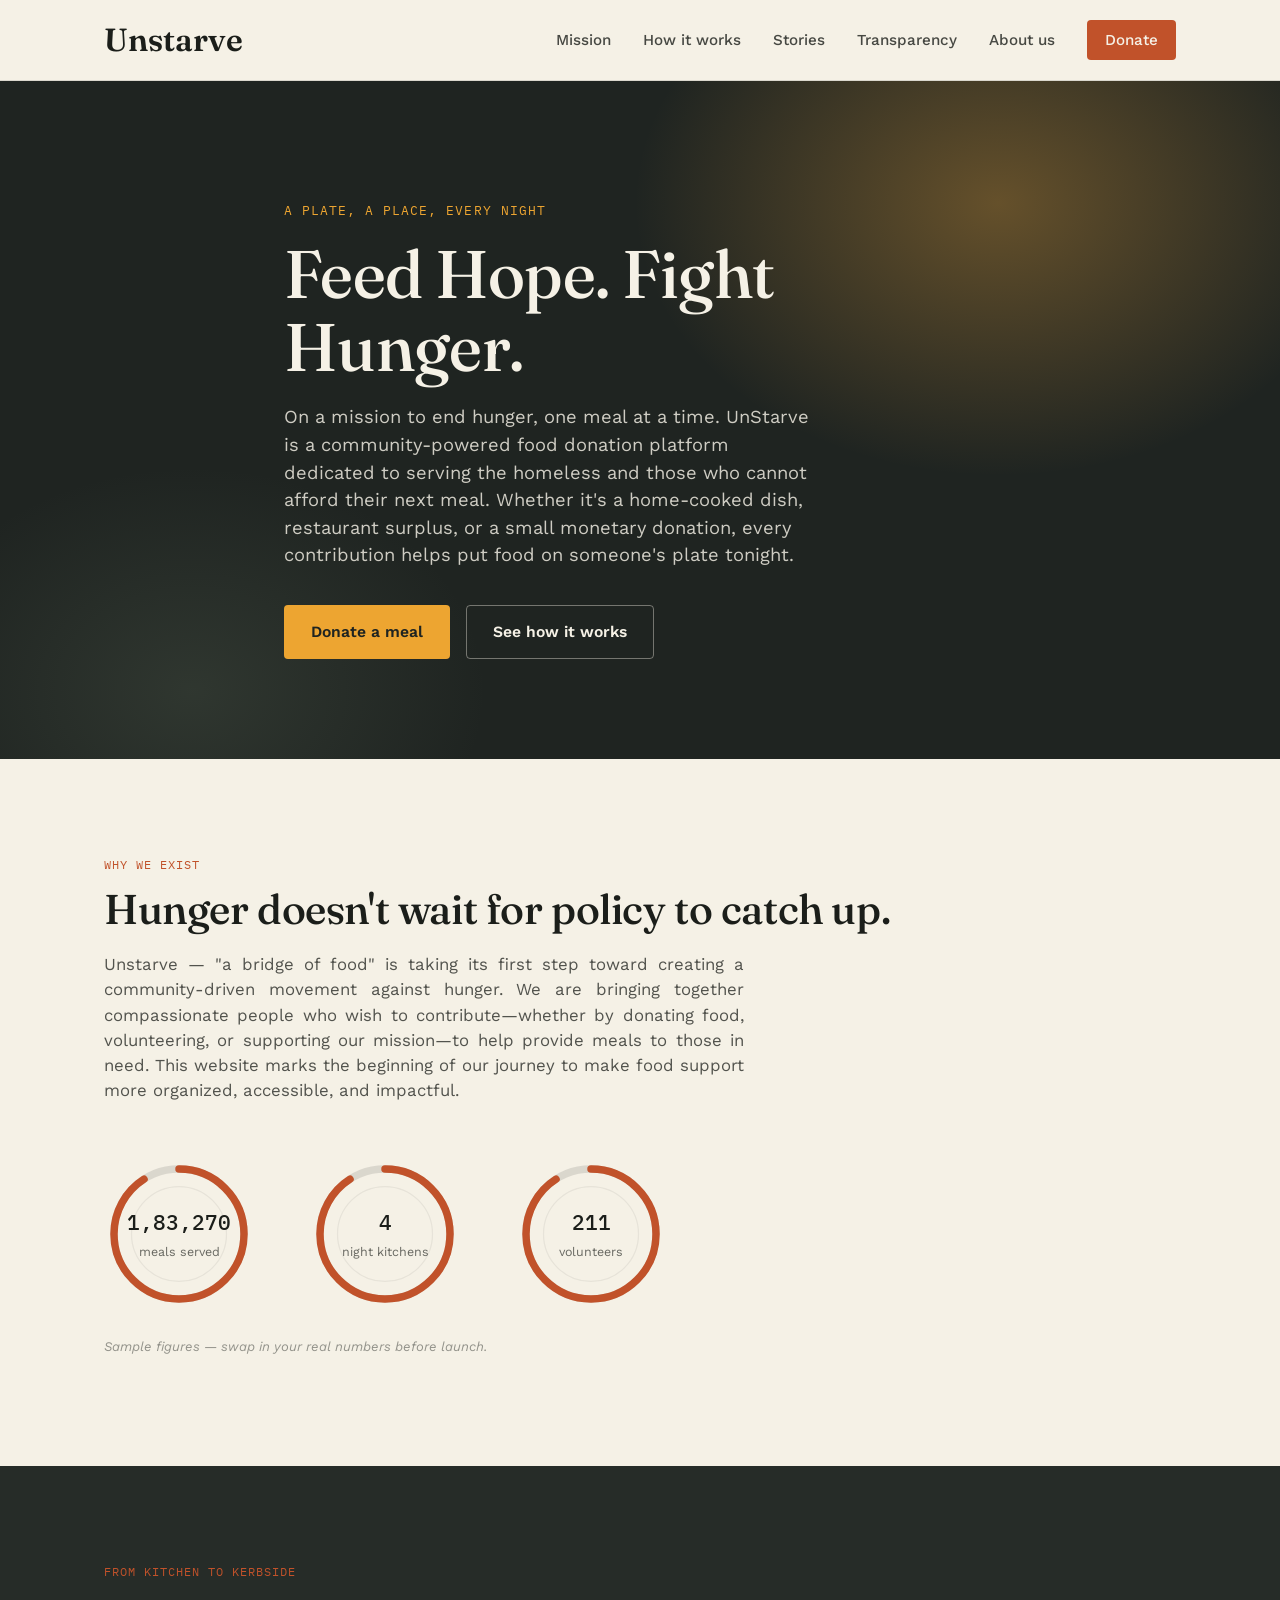
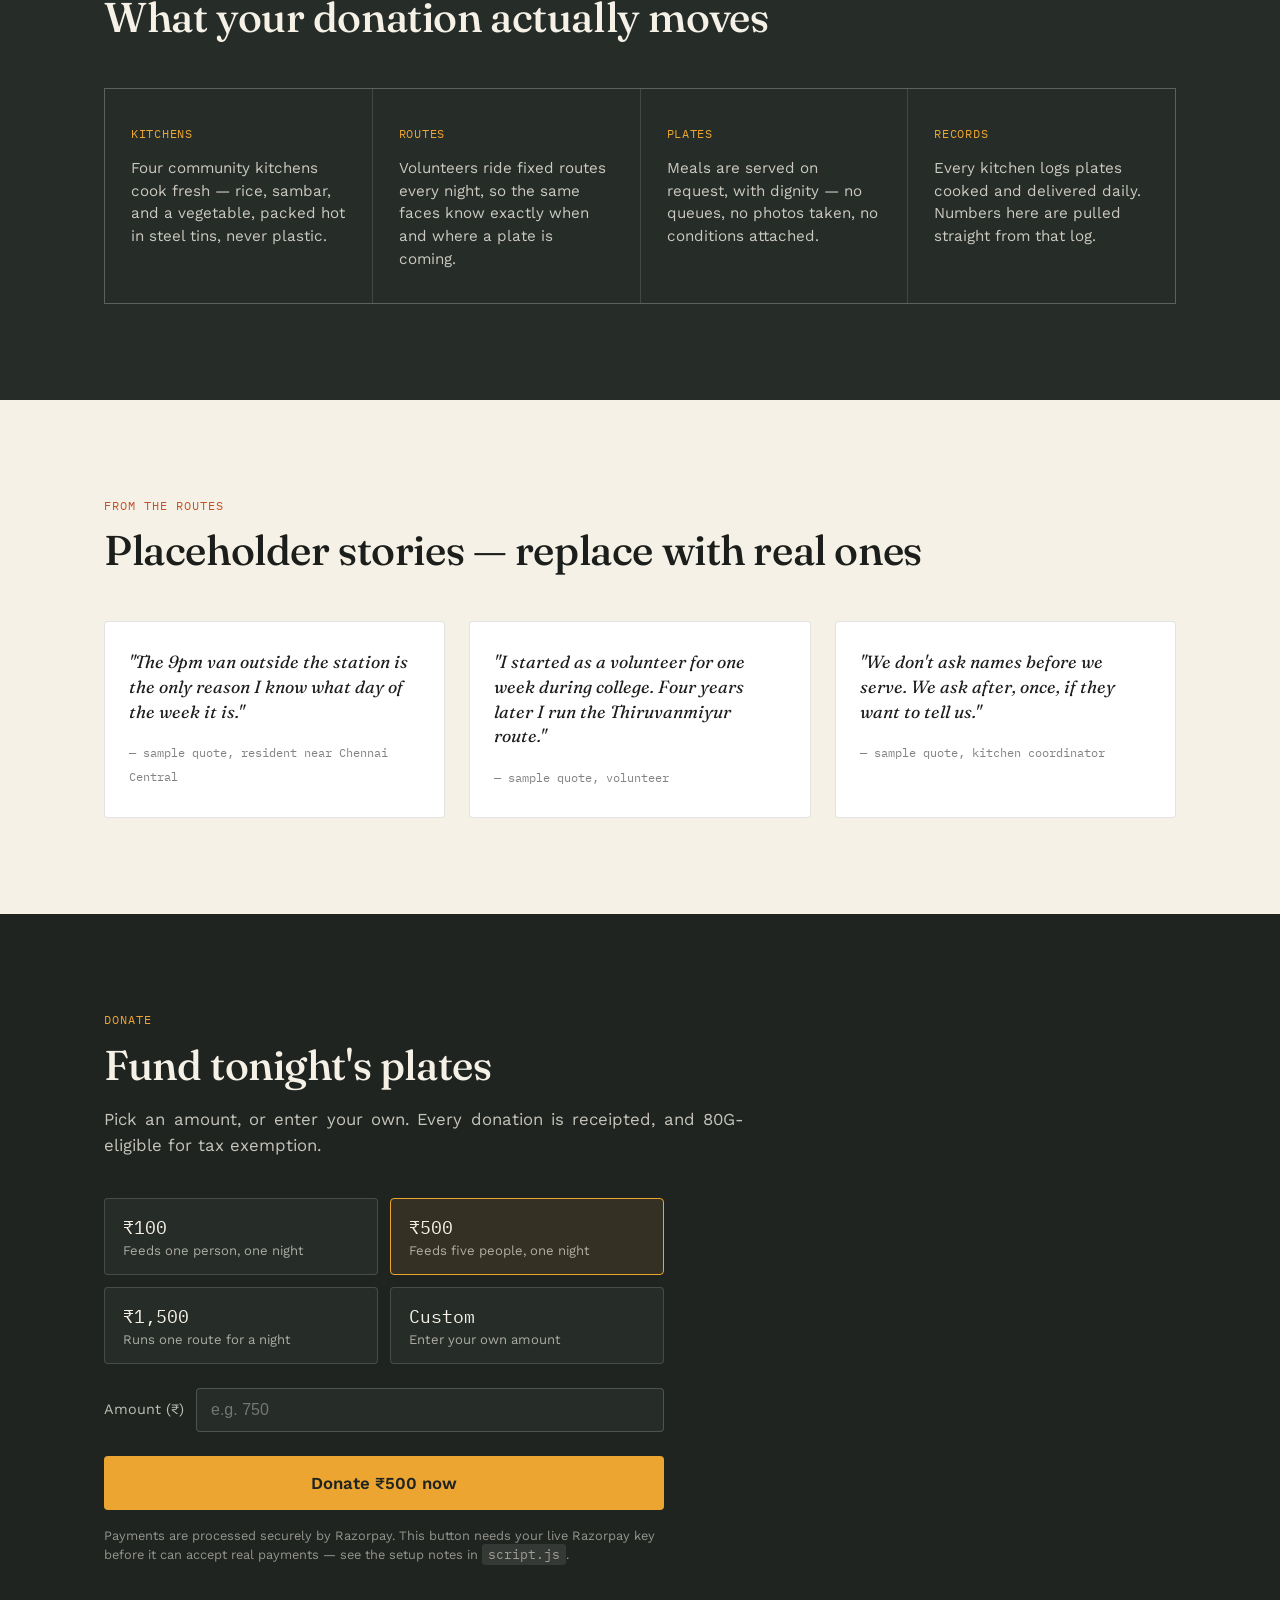
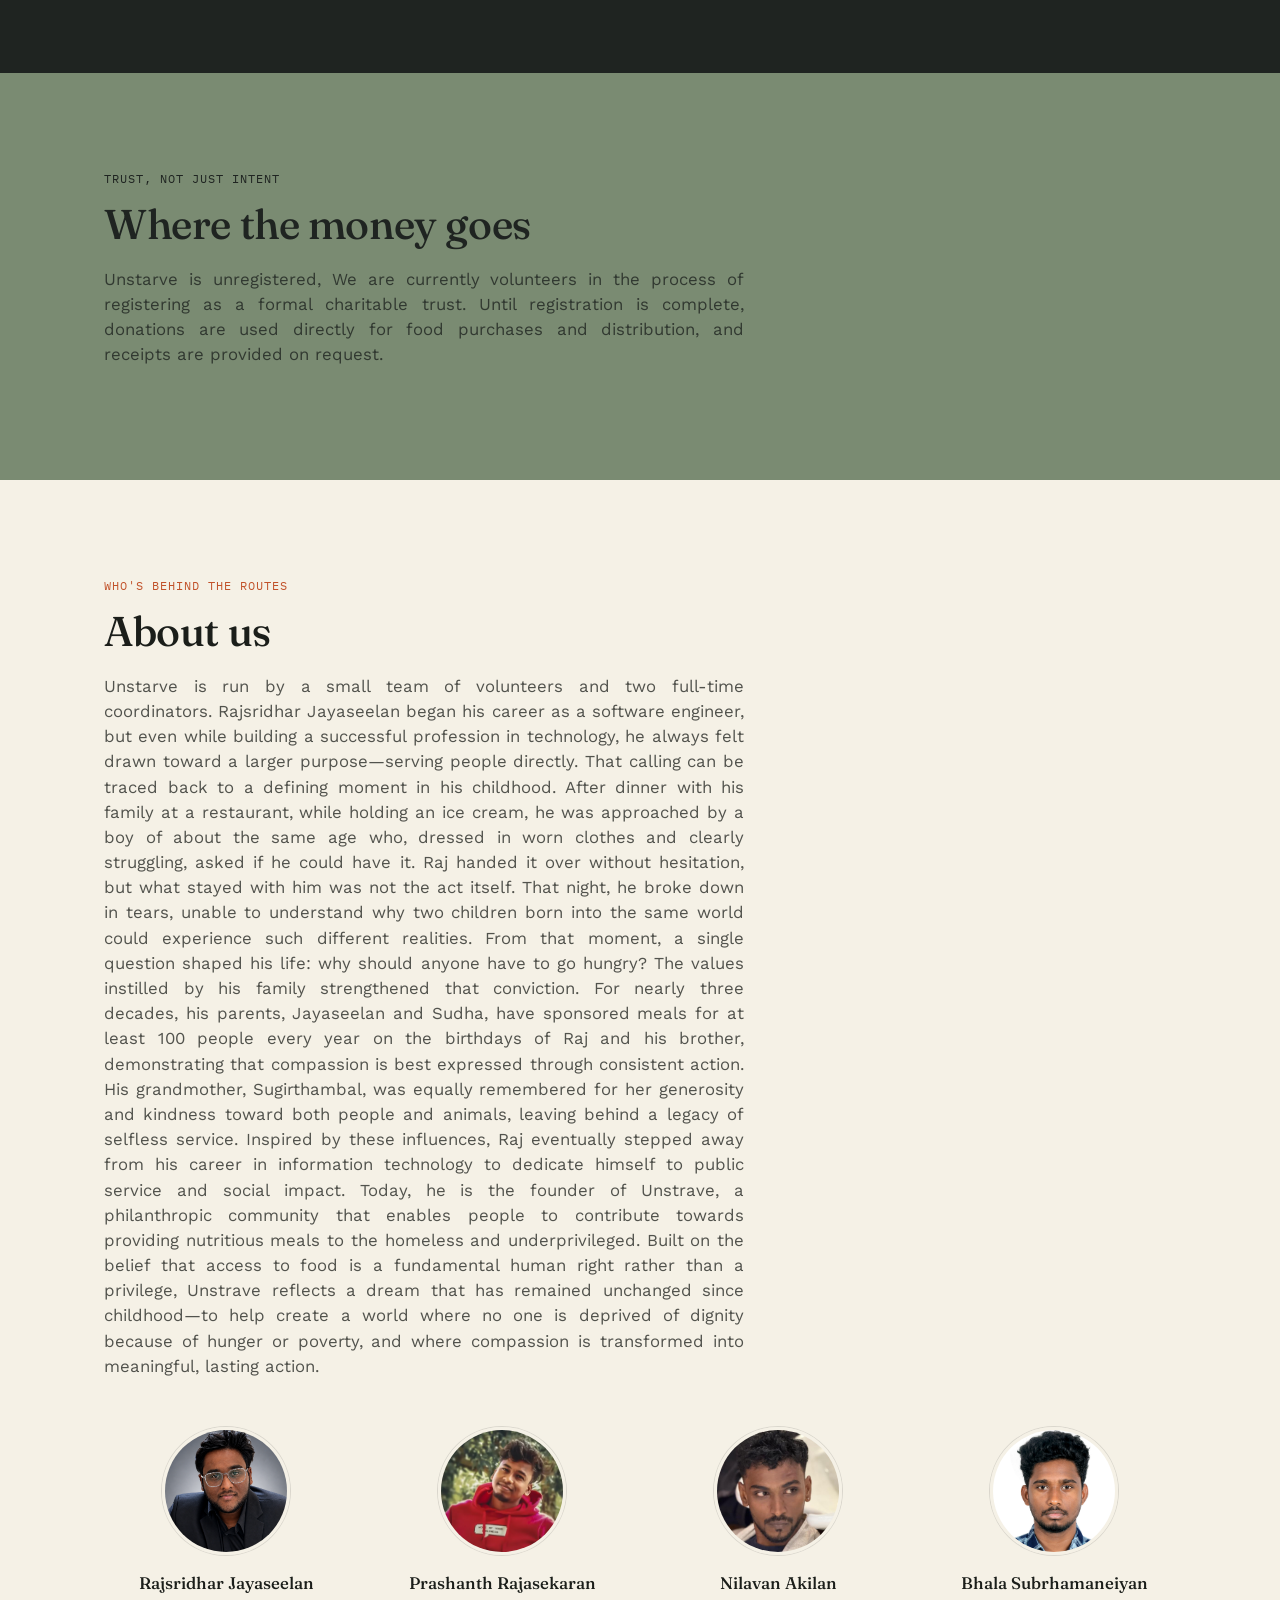
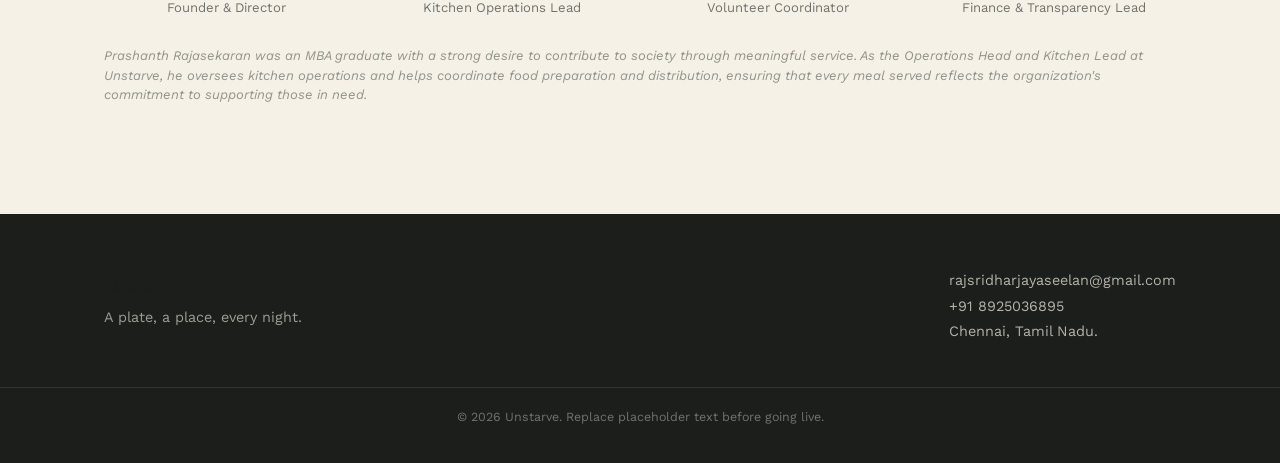
==== index.html @ 6478c527 "Update index.html" ====
<!DOCTYPE html>
<html lang="en">
<head>
<meta charset="UTF-8">
<meta name="viewport" content="width=device-width, initial-scale=1.0">
<meta http-equiv="Cache-Control" content="no-cache, no-store, must-revalidate">
<meta http-equiv="Pragma" content="no-cache">
<meta http-equiv="Expires" content="0">
<title>Unstarve — A plate, a place, every night</title>
<meta name="description" content="Unstarve delivers hot meals to homeless people every night. A plate, a place, every night.">
<link rel="preconnect" href="https://fonts.googleapis.com">
<link rel="preconnect" href="https://fonts.gstatic.com" crossorigin>
<link href="https://fonts.googleapis.com/css2?family=Fraunces:opsz,wght@9..144,400;9..144,500;9..144,600&family=Work+Sans:wght@400;500;600&family=IBM+Plex+Mono:wght@500&display=swap" rel="stylesheet">
<link rel="stylesheet" href="styles.css?v=20260723-2">
</head>
<body>

<header class="site-header">
  <div class="wrap header-inner">
    <a href="#top" class="logo">Unstarve</a>
    <nav class="main-nav" id="mainNav">
      <a href="#mission">Mission</a>
      <a href="#how">How it works</a>
      <a href="#stories">Stories</a>
      <a href="#transparency">Transparency</a>
      <a href="#about">About us</a>
      <a href="#donate" class="nav-cta">Donate</a>
    </nav>
    <button class="nav-toggle" id="navToggle" aria-label="Open menu" aria-expanded="false">
      <span></span><span></span><span></span>
    </button>
  </div>
</header>

<main id="top">

  <!-- HERO -->
  <section class="hero">
    <div class="hero-glow" aria-hidden="true"></div>
    <div class="wrap hero-inner">
      <p class="eyebrow">a plate, a place, every night</p>
      <h1>Feed Hope. Fight Hunger.</h1>
      <p class="hero-sub">On a mission to end hunger, one meal at a time. UnStarve is a community-powered food donation platform dedicated to serving the homeless and those who cannot afford their next meal. Whether it's a home-cooked dish, restaurant surplus, or a small monetary donation, every contribution helps put food on someone's plate tonight.</p>
      <div class="hero-actions">
        <a href="#donate" class="btn btn-primary">Donate a meal</a>
        <a href="#how" class="btn btn-ghost">See how it works</a>
      </div>
    </div>
  </section>

  <!-- MISSION / IMPACT -->
  <section class="mission" id="mission">
    <div class="wrap">
      <p class="section-eyebrow">Why we exist</p>
      <h2>Hunger doesn't wait for policy to catch up.</h2>
      <p class="lede">Unstarve — "a bridge of food" is taking its first step toward creating a community-driven movement against hunger. We are bringing together compassionate people who wish to contribute—whether by donating food, volunteering, or supporting our mission—to help provide meals to those in need. This website marks the beginning of our journey to make food support more organized, accessible, and impactful.</p>

      <div class="stat-ring-group" id="statGroup">
        <div class="stat-ring">
          <svg viewBox="0 0 120 120" class="ring-svg" aria-hidden="true">
            <circle cx="60" cy="60" r="52" class="ring-track"/>
            <circle cx="60" cy="60" r="52" class="ring-fill"/>
            <circle cx="60" cy="60" r="38" class="ring-track thin"/>
          </svg>
          <div class="stat-text">
            <span class="stat-num" data-count="184320">0</span>
            <span class="stat-label">meals served</span>
          </div>
        </div>
        <div class="stat-ring">
          <svg viewBox="0 0 120 120" class="ring-svg" aria-hidden="true">
            <circle cx="60" cy="60" r="52" class="ring-track"/>
            <circle cx="60" cy="60" r="52" class="ring-fill"/>
            <circle cx="60" cy="60" r="38" class="ring-track thin"/>
          </svg>
          <div class="stat-text">
            <span class="stat-num" data-count="4">0</span>
            <span class="stat-label">night kitchens</span>
          </div>
        </div>
        <div class="stat-ring">
          <svg viewBox="0 0 120 120" class="ring-svg" aria-hidden="true">
            <circle cx="60" cy="60" r="52" class="ring-track"/>
            <circle cx="60" cy="60" r="52" class="ring-fill"/>
            <circle cx="60" cy="60" r="38" class="ring-track thin"/>
          </svg>
          <div class="stat-text">
            <span class="stat-num" data-count="212">0</span>
            <span class="stat-label">volunteers</span>
          </div>
        </div>
      </div>
      <p class="stat-note">Sample figures — swap in your real numbers before launch.</p>
    </div>
  </section>

  <!-- HOW IT WORKS -->
  <section class="how" id="how">
    <div class="wrap">
      <p class="section-eyebrow">From kitchen to kerbside</p>
      <h2>What your donation actually moves</h2>
      <div class="how-grid">
        <div class="how-card">
          <span class="how-tag">Kitchens</span>
          <p>Four community kitchens cook fresh — rice, sambar, and a vegetable, packed hot in steel tins, never plastic.</p>
        </div>
        <div class="how-card">
          <span class="how-tag">Routes</span>
          <p>Volunteers ride fixed routes every night, so the same faces know exactly when and where a plate is coming.</p>
        </div>
        <div class="how-card">
          <span class="how-tag">Plates</span>
          <p>Meals are served on request, with dignity — no queues, no photos taken, no conditions attached.</p>
        </div>
        <div class="how-card">
          <span class="how-tag">Records</span>
          <p>Every kitchen logs plates cooked and delivered daily. Numbers here are pulled straight from that log.</p>
        </div>
      </div>
    </div>
  </section>

  <!-- STORIES -->
  <section class="stories" id="stories">
    <div class="wrap">
      <p class="section-eyebrow">From the routes</p>
      <h2>Placeholder stories — replace with real ones</h2>
      <div class="story-grid">
        <blockquote class="story-card">
          <p>"The 9pm van outside the station is the only reason I know what day of the week it is."</p>
          <cite>— sample quote, resident near Chennai Central</cite>
        </blockquote>
        <blockquote class="story-card">
          <p>"I started as a volunteer for one week during college. Four years later I run the Thiruvanmiyur route."</p>
          <cite>— sample quote, volunteer</cite>
        </blockquote>
        <blockquote class="story-card">
          <p>"We don't ask names before we serve. We ask after, once, if they want to tell us."</p>
          <cite>— sample quote, kitchen coordinator</cite>
        </blockquote>
      </div>
    </div>
  </section>

  <!-- DONATE -->
  <section class="donate" id="donate">
    <div class="wrap">
      <p class="section-eyebrow light">Donate</p>
      <h2 class="light">Fund tonight's plates</h2>
      <p class="lede light">Pick an amount, or enter your own. Every donation is receipted, and 80G-eligible for tax exemption.</p>

      <div class="donate-box">
        <div class="amount-tiers" id="amountTiers" role="group" aria-label="Choose a donation amount">
          <button type="button" class="amount-btn" data-amount="100">
            <span class="amount">₹100</span>
            <span class="amount-desc">Feeds one person, one night</span>
          </button>
          <button type="button" class="amount-btn is-selected" data-amount="500">
            <span class="amount">₹500</span>
            <span class="amount-desc">Feeds five people, one night</span>
          </button>
          <button type="button" class="amount-btn" data-amount="1500">
            <span class="amount">₹1,500</span>
            <span class="amount-desc">Runs one route for a night</span>
          </button>
          <button type="button" class="amount-btn" data-amount="0" id="customAmountBtn">
            <span class="amount">Custom</span>
            <span class="amount-desc">Enter your own amount</span>
          </button>
        </div>

        <div class="custom-amount-row" id="customAmountRow" hidden>
          <label for="customAmountInput">Amount (₹)</label>
          <input type="number" id="customAmountInput" min="1" placeholder="e.g. 750">
        </div>

        <button type="button" class="btn btn-primary btn-wide" id="donateSubmit">
          Donate ₹500 now
        </button>
        <p class="donate-fineprint">
          Payments are processed securely by Razorpay. This button needs your live Razorpay key before it can accept real payments — see the setup notes in <code>script.js</code>.
        </p>
      </div>
    </div>
  </section>

  <!-- TRANSPARENCY -->
  <section class="transparency" id="transparency">
    <div class="wrap">
      <p class="section-eyebrow">Trust, not just intent</p>
      <h2>Where the money goes</h2>
      <p class="lede">Unstarve is unregistered, We are currently volunteers in the process of registering as a formal charitable trust. Until registration is complete, donations are used directly for food purchases and distribution, and receipts are provided on request.
  </section>

<!-- ABOUT US -->
  <section class="about" id="about">
    <div class="wrap">
      <p class="section-eyebrow">Who's behind the routes</p>
      <h2>About us</h2>
      <p class="lede">Unstarve is run by a small team of volunteers and two full-time coordinators.
      Rajsridhar Jayaseelan began his career as a software engineer, but even while building a successful profession in
      technology, he always felt drawn toward a larger purpose—serving people directly. That calling can be traced back to a
      defining moment in his childhood. After dinner with his family at a restaurant, while holding an ice cream, he was
      approached by a boy of about the same age who, dressed in worn clothes and clearly struggling, asked if he could have
      it. Raj handed it over without hesitation, but what stayed with him was not the act itself. That night, he broke down in
      tears, unable to understand why two children born into the same world could experience such different realities. From
      that moment, a single question shaped his life: why should anyone have to go hungry? The values instilled by his family
      strengthened that conviction. For nearly three decades, his parents, Jayaseelan and Sudha, have sponsored meals for at
      least 100 people every year on the birthdays of Raj and his brother, demonstrating that compassion is best expressed
      through consistent action.
     
      His grandmother, Sugirthambal, was equally remembered for her generosity and kindness toward
      both people and animals, leaving behind a legacy of selfless service. Inspired by these influences, Raj eventually
      stepped away from his career in information technology to dedicate himself to public service and social impact. Today,
      he is the founder of Unstrave, a philanthropic community that enables people to contribute towards providing
      nutritious meals to the homeless and underprivileged.
      
      Built on the belief that access to food is a fundamental human right rather than a privilege, Unstrave reflects a dream that has remained unchanged since childhood—to help create a
      world where no one is deprived of dignity because of hunger or poverty, and where compassion is transformed into
      meaningful, lasting action.
</p>

      <div class="team-grid">
        <div class="team-card">
          <img src="Team Members/Firefly_gpt-.png" alt="Photo of [Rajsridhar Jayaseelan]" class="team-photo">
          <p class="team-name">Rajsridhar Jayaseelan</p>
          <p class="team-role">Founder &amp; Director</p>
        </div>
        <div class="team-card">
          <img src="Team Members/rootu.jpeg" alt="Photo of [TBD*]" class="team-photo">
          <p class="team-name">Prashanth Rajasekaran</p>
          <p class="team-role">Kitchen Operations Lead</p>
        </div>
        <div class="team-card">
          <img src="Team Members/Screenshot 2026-07-24 125353.png" class="team-photo">
          <p class="team-name">Nilavan Akilan</p>
          <p class="team-role">Volunteer Coordinator</p>
        </div>
        <div class="team-card">
          <img src="Team Members/WhatsApp Image 2026-07-24 at 12.35.21 PM.jpeg" alt="Photo of [Bhala Subrhamaneiyan]" class="team-photo">
          <p class="team-name">Bhala Subrhamaneiyan</p>
          <p class="team-role">Finance &amp; Transparency Lead</p>
        </div>
      </div>
      <p class="stat-note">Prashanth Rajasekaran was an MBA graduate with a strong desire to contribute to society through meaningful service. As the Operations Head and Kitchen Lead at Unstarve, he oversees kitchen operations and helps coordinate food preparation and distribution, ensuring that every meal served reflects the organization's commitment to supporting those in need.
</p>
    </div>
  </section>

</main>

<footer class="site-footer">
  <div class="wrap footer-inner">
    <div>
      <p class="logo footer-logo">Unstarve</p>
      <p class="footer-tagline">A plate, a place, every night.</p>
    </div>
    <div class="footer-contact">
      <p>rajsridharjayaseelan@gmail.com</p>
      <p>+91 8925036895</p>
      <p>Chennai, Tamil Nadu.</p>
    </div>
  </div>
  <p class="footer-fine">&copy; 2026 Unstarve. Replace placeholder text before going live.</p>
</footer>

<script src="script.js"></script>
</body>
</html>
---- styles.css ----
/* ===== Tokens ===== */
:root{
  --charcoal: #1F2421;
  --charcoal-2: #262C28;
  --rice: #F5F1E6;
  --ink: #1B1E1A;
  --turmeric: #eda531;
  --turmeric-dim: #C9822A;
  --brick: #c1522a;
  --sage: #7A8B72;
  --line: rgba(245,241,230,0.14);
  --line-dark: rgba(27,30,26,0.12);

  --display: "Fraunces", serif;
  --body: "Work Sans", sans-serif;
  --mono: "IBM Plex Mono", monospace;

  --radius: 4px;
  --wrap: 1120px;
}

*{ box-sizing: border-box; }
html{ scroll-behavior: smooth; }
@media (prefers-reduced-motion: reduce){
  html{ scroll-behavior: auto; }
  *{ animation-duration: 0.01ms !important; transition-duration: 0.01ms !important; }
}

body{
  margin:0;
  font-family: var(--body);
  background: var(--rice);
  color: var(--ink);
  line-height: 1.5;
  font-size: 16px;
}

.wrap{
  width: min(100%, var(--wrap));
  margin: 0 auto;
  padding: 0 clamp(20px, 4vw, 24px);
}

h1,h2{
  font-family: var(--display);
  font-weight: 500;
  letter-spacing: -0.01em;
  line-height: 1.08;
  margin: 0 0 20px;
}
h1{ font-size: clamp(2.4rem, 5.5vw, 4.2rem); }
h2{ font-size: clamp(1.8rem, 3.4vw, 2.6rem); }

a{ color: inherit; }
button{ font-family: inherit; }

:focus-visible{
  outline: 3px solid var(--turmeric);
  outline-offset: 2px;
}

/* ===== Header ===== */
.site-header{
  position: sticky; top:0; z-index: 50;
  background: var(--rice);
  border-bottom: 1px solid var(--line-dark);
}
.header-inner{
  display:flex; align-items:center; justify-content:space-between;
  height: 80px;
}
.logo{
  font-family: var(--display);
  font-size: 2.00rem;
  font-weight: 600;
  text-decoration: none;
  color: var(--ink);
}
.main-nav{
  display:flex; align-items:center; gap: 32px;
}
.main-nav a{
  text-decoration:none;
  font-size: 0.95rem;
  font-weight: 500;
  color: var(--ink);
  opacity: 0.8;
}
.main-nav a:hover{ opacity:1; }
.nav-cta{
  background: var(--brick);
  color: var(--rice) !important;
  padding: 9px 18px;
  border-radius: var(--radius);
  opacity: 1 !important;
}
.nav-toggle{
  display:none;
  flex-direction:column; justify-content:center; gap:5px;
  width:40px; height:40px;
  background:none; border:none; cursor:pointer;
}
.nav-toggle span{
  display:block; height:2px; width:22px; background:var(--ink);
}

/* ===== Hero ===== */
.hero{
  position: relative;
  background: var(--charcoal);
  color: var(--rice);
  overflow: hidden;
  padding: 120px 0 100px;
}
.hero-glow{
  position:absolute; inset:0;
  background: radial-gradient(560px 420px at 78% 18%, rgba(232,163,61,0.35), transparent 65%),
              radial-gradient(420px 320px at 15% 90%, rgba(122,139,114,0.18), transparent 70%);
  pointer-events: none;
}
.hero-inner{ position:relative; max-width: 760px; }
.eyebrow{
  font-family: var(--mono);
  font-size: 0.8rem;
  letter-spacing: 0.08em;
  text-transform: uppercase;
  color: var(--turmeric);
  margin: 0 0 18px;
}
.hero-sub{
  font-size: 1.15rem;
  max-width: 540px;
  color: rgba(245,241,230,0.82);
  margin: 0 0 36px;
}
.hero-actions{ display:flex; gap:16px; flex-wrap:wrap; }

.btn{
  display:inline-block;
  padding: 14px 26px;
  border-radius: var(--radius);
  text-decoration:none;
  font-weight: 600;
  font-size: 0.98rem;
  border: 1px solid transparent;
  cursor:pointer;
  transition: transform 0.15s ease, background 0.15s ease;
}
.btn-primary{
  background: var(--turmeric);
  color: var(--charcoal);
}
.btn-primary:hover{ background: var(--turmeric-dim); transform: translateY(-1px); }
.btn-ghost{
  background: transparent;
  color: var(--rice);
  border-color: rgba(245,241,230,0.4);
}
.btn-ghost:hover{ border-color: var(--rice); }
.btn-wide{ width:100%; text-align:center; padding: 16px 26px; font-size: 1.05rem; }

/* ===== Section shared ===== */
section{ padding: 96px 0; }
.section-eyebrow{
  font-family: var(--mono);
  font-size: 0.78rem;
  text-transform: uppercase;
  letter-spacing: 0.08em;
  color: var(--brick);
  margin: 0 0 14px;
}
.section-eyebrow.light{ color: var(--turmeric); }
.lede{
  max-width: 640px;
  font-size: 1.05rem;
  color: rgba(27,30,26,0.75);
  text-align: justify;
}
.lede.light{ color: rgba(245,241,230,0.78); }
h2.light{ color: var(--rice); }

/* ===== Mission / stat rings ===== */
.mission{ background: var(--rice); }
.stat-ring-group{
  display:flex; gap: 56px; flex-wrap: wrap;
  margin-top: 56px;
}
.stat-ring{
  position: relative;
  width: 150px; height: 150px;
}
.ring-svg{ width:100%; height:100%; transform: rotate(-90deg); }
.ring-track{
  fill:none; stroke: var(--line-dark); stroke-width: 6;
}
.ring-track.thin{ stroke-width: 1; opacity: 0.5; }
.ring-fill{
  fill:none; stroke: var(--brick); stroke-width: 6;
  stroke-dasharray: 326.7; stroke-dashoffset: 326.7;
  stroke-linecap: round;
  transition: stroke-dashoffset 1.4s ease;
}
.stat-ring.in-view .ring-fill{ stroke-dashoffset: 30; }
.stat-text{
  position:absolute; inset:0;
  display:flex; flex-direction:column; align-items:center; justify-content:center;
  text-align:center;
}
.stat-num{
  font-family: var(--mono); font-weight: 500;
  font-size: 1.3rem;
  display:block;
}
.stat-label{
  font-size: 0.78rem;
  color: rgba(27,30,26,0.65);
  margin-top: 4px;
}
.stat-note{
  margin-top: 28px;
  font-size: 0.82rem;
  color: rgba(27,30,26,0.45);
  font-style: italic;
}

/* ===== About us / team ===== */
.about{ background: var(--rice); }
.team-grid{
  display:grid; grid-template-columns: repeat(4,1fr); gap: 32px;
  margin: 48px 0 24px;
}
.team-card{ text-align:center; }
.team-photo{
  width: 128px; height: 128px;
  border-radius: 50%;
  object-fit: cover;
  display:block;
  margin: 0 auto 16px;
  border: 3px solid var(--rice);
  box-shadow: 0 0 0 1px var(--line-dark);
}
.team-name{
  margin: 0 0 2px;
  font-family: var(--display);
  font-weight: 500;
  font-size: 1.05rem;
}
.team-role{
  margin: 0;
  font-size: 0.82rem;
  color: rgba(27,30,26,0.6);
}

/* ===== How it works ===== */
.how{ background: var(--charcoal-2); color: var(--rice); }
.how h2{ color: var(--rice); }
.how-grid{
  display:grid; grid-template-columns: repeat(4,1fr); gap: 1px;
  background: var(--line);
  margin-top: 48px;
  border: 1px solid var(--line);
}
.how-card{
  background: var(--charcoal-2);
  padding: 32px 26px;
}
.how-tag{
  display:inline-block;
  font-family: var(--mono);
  font-size: 0.75rem;
  text-transform: uppercase;
  letter-spacing: 0.06em;
  color: var(--turmeric);
  margin-bottom: 14px;
}
.how-card p{
  margin:0;
  font-size: 0.95rem;
  color: rgba(245,241,230,0.8);
}

/* ===== Stories ===== */
.stories{ background: var(--rice); }
.story-grid{
  display:grid; grid-template-columns: repeat(3,1fr); gap: 24px;
  margin-top: 48px;
}
.story-card{
  margin:0; padding: 28px 24px;
  border: 1px solid var(--line-dark);
  border-radius: var(--radius);
  background: #fff;
}
.story-card p{
  font-family: var(--display);
  font-size: 1.1rem;
  font-style: italic;
  margin: 0 0 16px;
  line-height: 1.4;
}
.story-card cite{
  font-family: var(--mono);
  font-style: normal;
  font-size: 0.78rem;
  color: rgba(27,30,26,0.55);
}

/* ===== Donate ===== */
.donate{ background: var(--charcoal); color: var(--rice); }
.donate-box{ max-width: 560px; margin-top: 40px; }
.amount-tiers{
  display:grid; grid-template-columns: 1fr 1fr; gap: 12px;
  margin-bottom: 24px;
}
.amount-btn{
  text-align:left;
  background: var(--charcoal-2);
  border: 1px solid rgba(245,241,230,0.16);
  border-radius: var(--radius);
  padding: 16px 18px;
  color: var(--rice);
  cursor:pointer;
  transition: border-color 0.15s ease, background 0.15s ease;
}
.amount-btn:hover{ border-color: rgba(245,241,230,0.4); }
.amount-btn.is-selected{
  border-color: var(--turmeric);
  background: rgba(232,163,61,0.1);
}
.amount-btn .amount{
  display:block; font-family: var(--mono); font-size: 1.15rem; margin-bottom: 4px;
}
.amount-btn .amount-desc{
  display:block; font-size: 0.82rem; color: rgba(245,241,230,0.65);
}
.custom-amount-row{
  display:flex; align-items:center; gap: 12px; margin-bottom: 24px;
}
.custom-amount-row label{ font-size: 0.9rem; color: rgba(245,241,230,0.75); }
.custom-amount-row input{
  flex:1;
  background: var(--charcoal-2);
  border: 1px solid rgba(245,241,230,0.2);
  border-radius: var(--radius);
  padding: 12px 14px;
  color: var(--rice);
  font-size: 1rem;
}
.donate-fineprint{
  margin-top: 16px;
  font-size: 0.8rem;
  color: rgba(245,241,230,0.55);
}
.donate-fineprint code{
  font-family: var(--mono);
  background: rgba(245,241,230,0.1);
  padding: 2px 6px;
  border-radius: 3px;
}

/* ===== Transparency ===== */
.transparency{ background: var(--sage); }
.transparency h2, .transparency .section-eyebrow{ color: var(--charcoal); }
.transparency .lede{ color: rgba(31,36,33,0.8); }

/* ===== Footer ===== */
.site-footer{
  background: var(--ink);
  color: var(--rice);
  padding: 56px 0 24px;
}
.footer-inner{
  display:flex; justify-content:space-between; flex-wrap:wrap; gap: 32px;
  margin-bottom: 40px;
}
.footer-logo{ font-size: 1.2rem; margin:0 0 8px; }
.footer-tagline{ margin:0; color: rgba(245,241,230,0.6); font-size: 0.9rem; }
.footer-contact p{ margin: 0 0 4px; font-size: 0.9rem; color: rgba(245,241,230,0.7); }
.footer-fine{
  text-align:center;
  font-size: 0.78rem;
  color: rgba(245,241,230,0.4);
  border-top: 1px solid rgba(245,241,230,0.1);
  padding-top: 20px;
}

/* ===== Responsive ===== */
@media (max-width: 860px){
  .how-grid{ grid-template-columns: 1fr 1fr; }
  .story-grid{ grid-template-columns: 1fr; }
  .team-grid{ grid-template-columns: 1fr 1fr; }
}
@media (max-width: 720px){
  .main-nav{
    position:absolute; top:76px; left:0; right:0;
    background: var(--rice);
    flex-direction:column; align-items:flex-start;
    padding: 20px 24px 28px;
    border-bottom: 1px solid var(--line-dark);
    display:none;
    gap: 18px;
  }
  .main-nav.is-open{ display:flex; }
  .nav-toggle{ display:flex; }
  .how-grid{ grid-template-columns: 1fr; }
  .team-grid{ grid-template-columns: 1fr 1fr; }
  .amount-tiers{ grid-template-columns: 1fr; }
  .stat-ring-group{ gap: 32px; justify-content: center; }
}
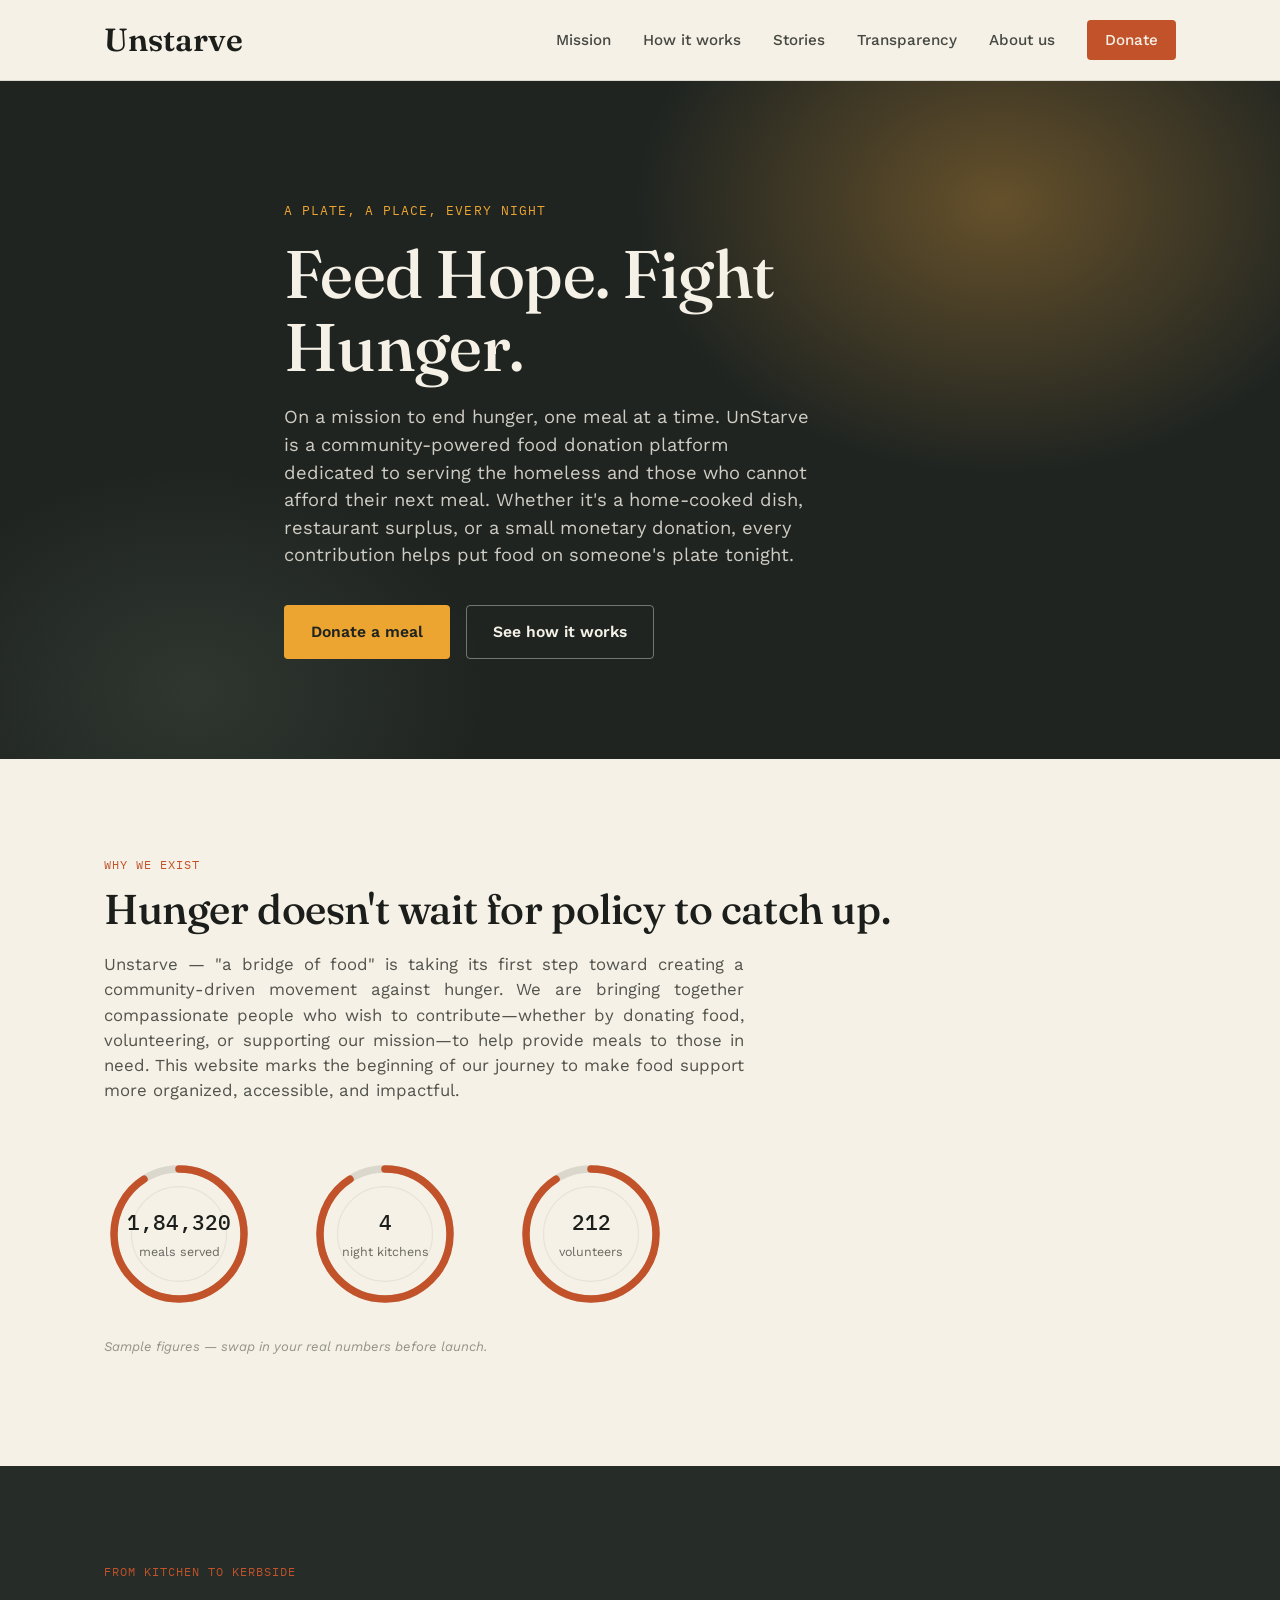
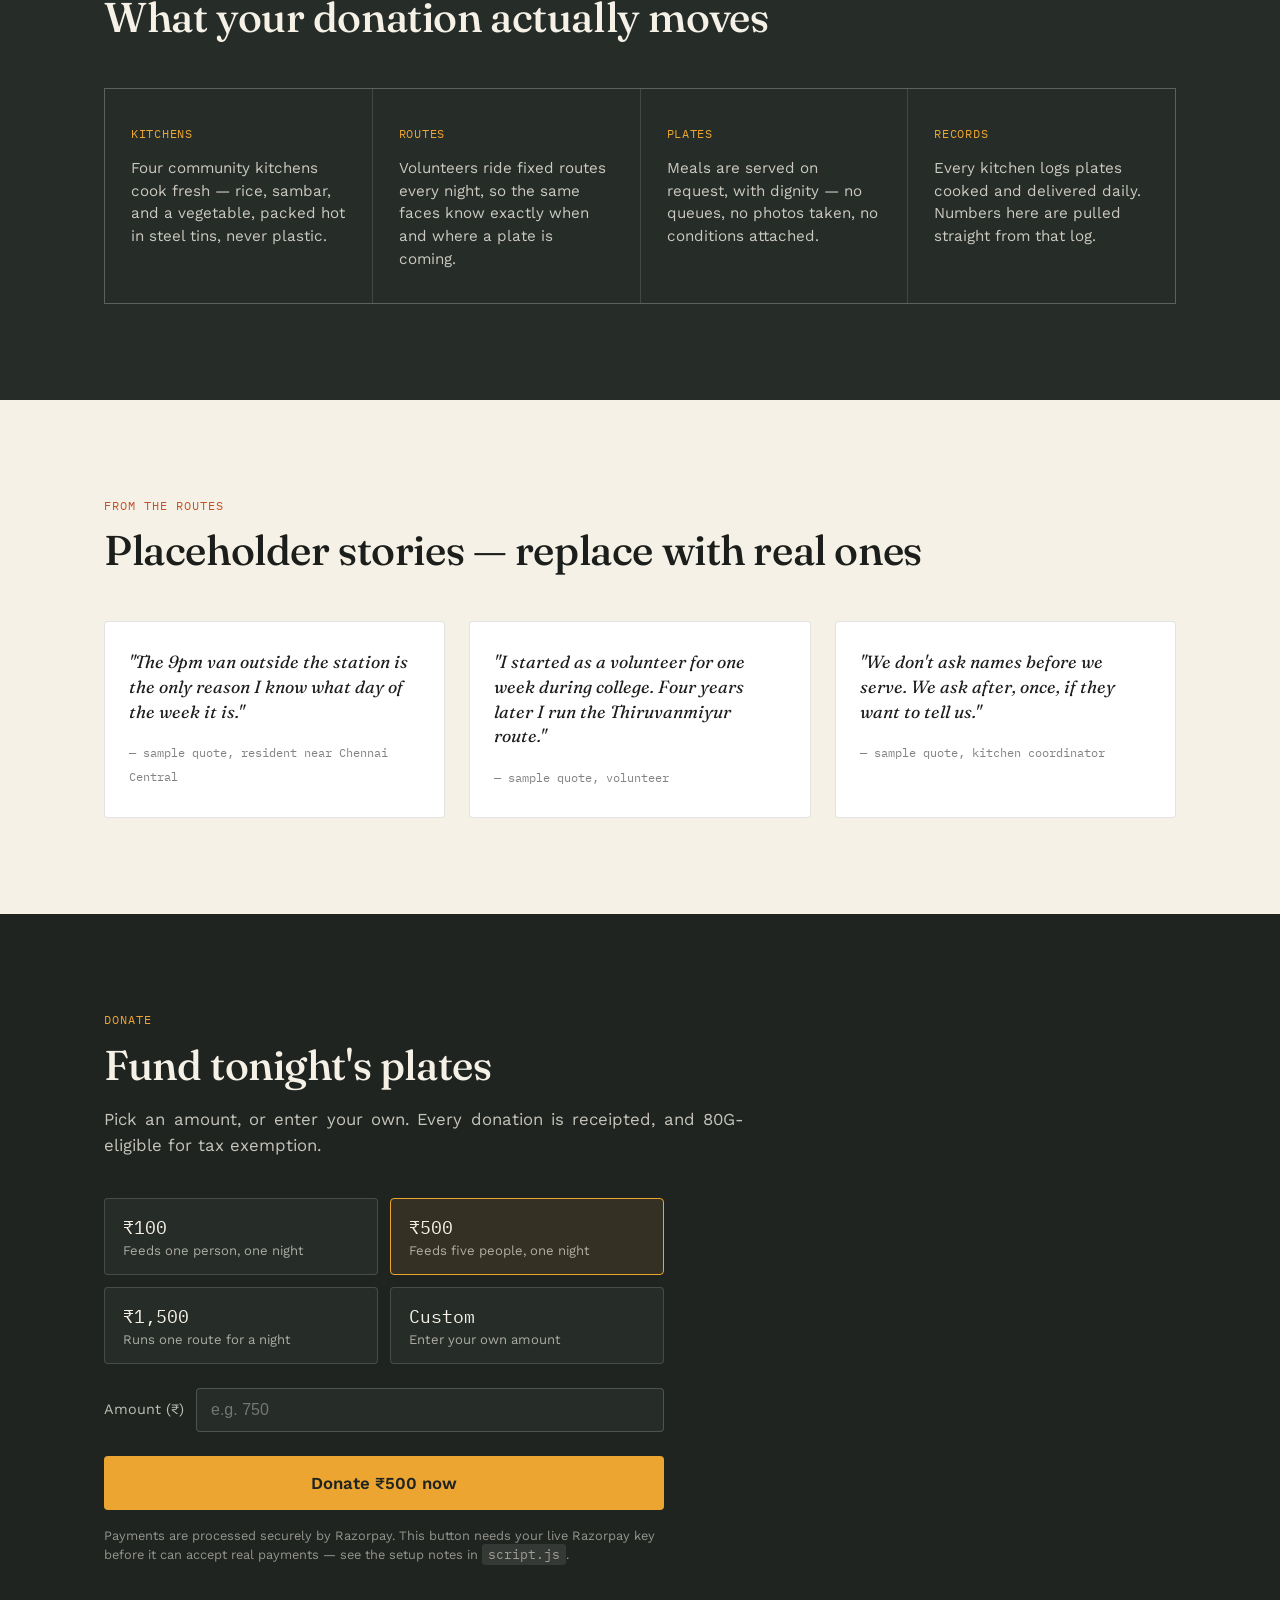
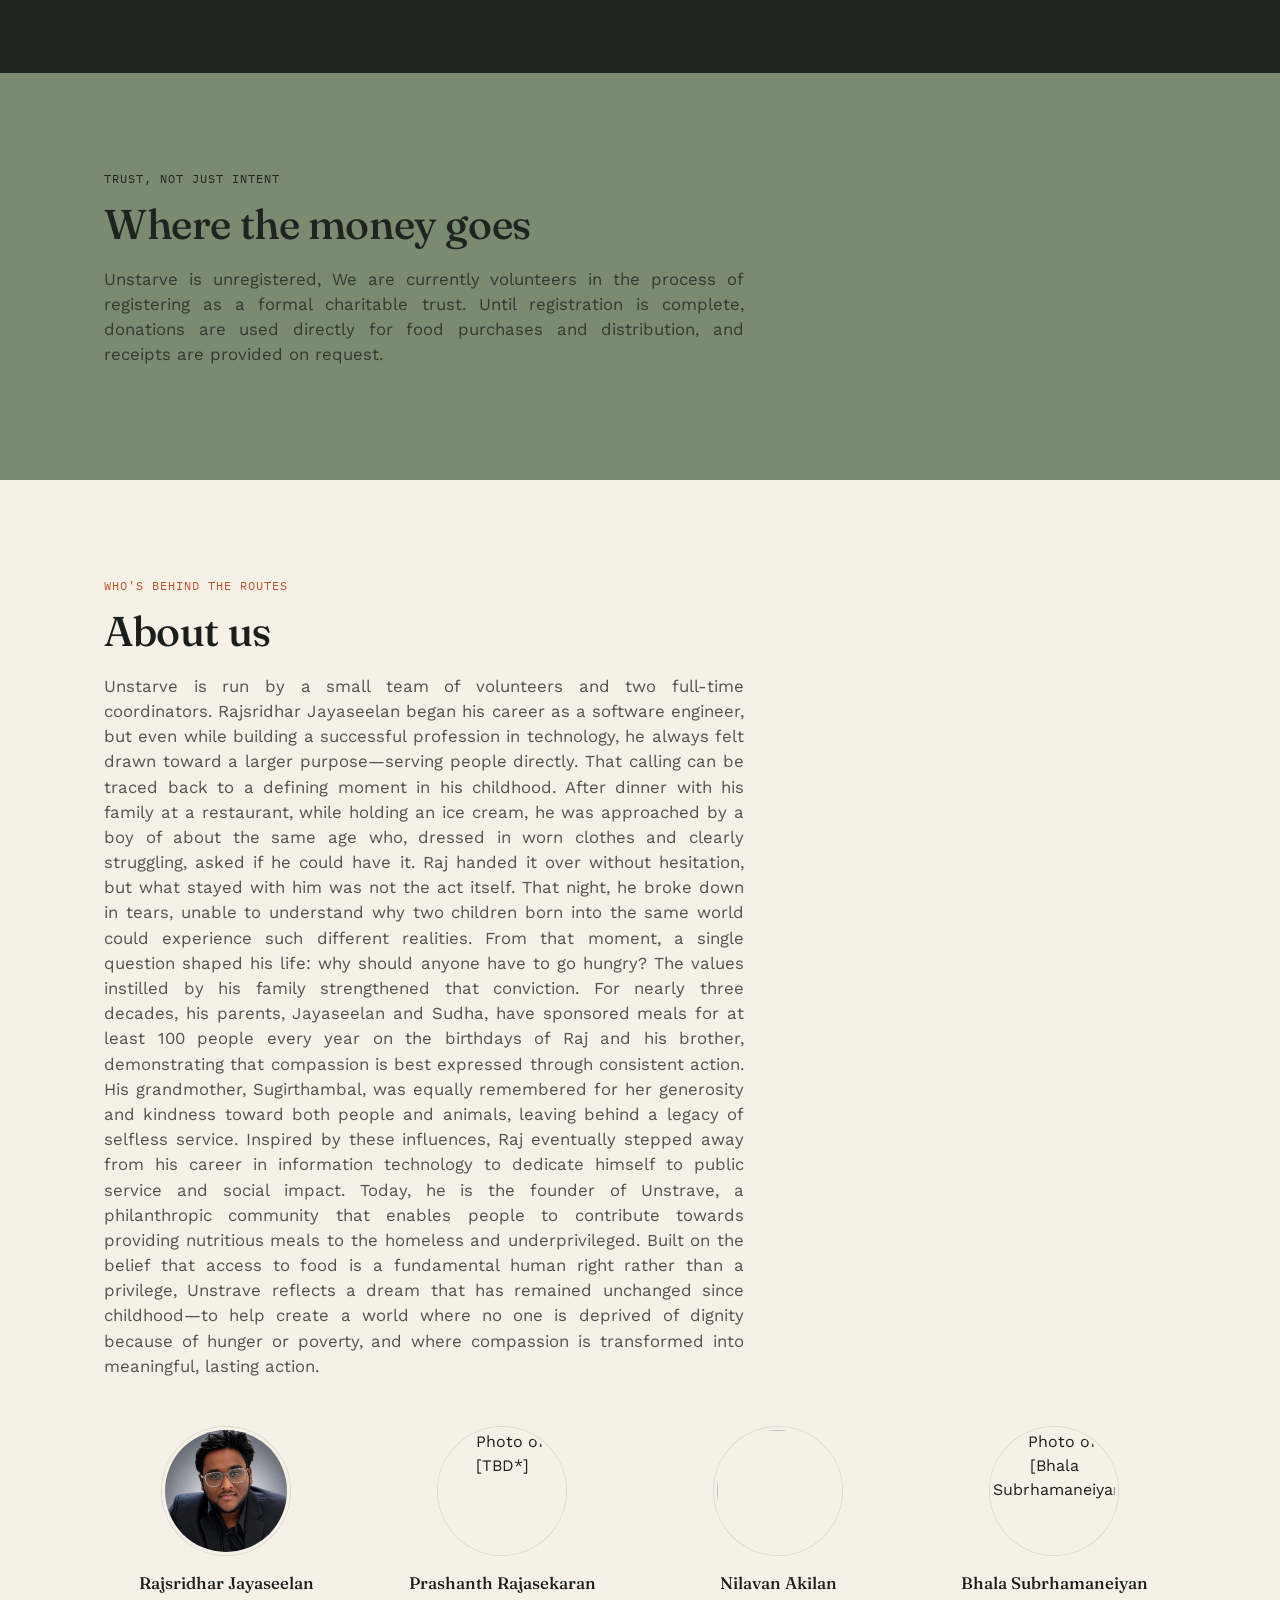
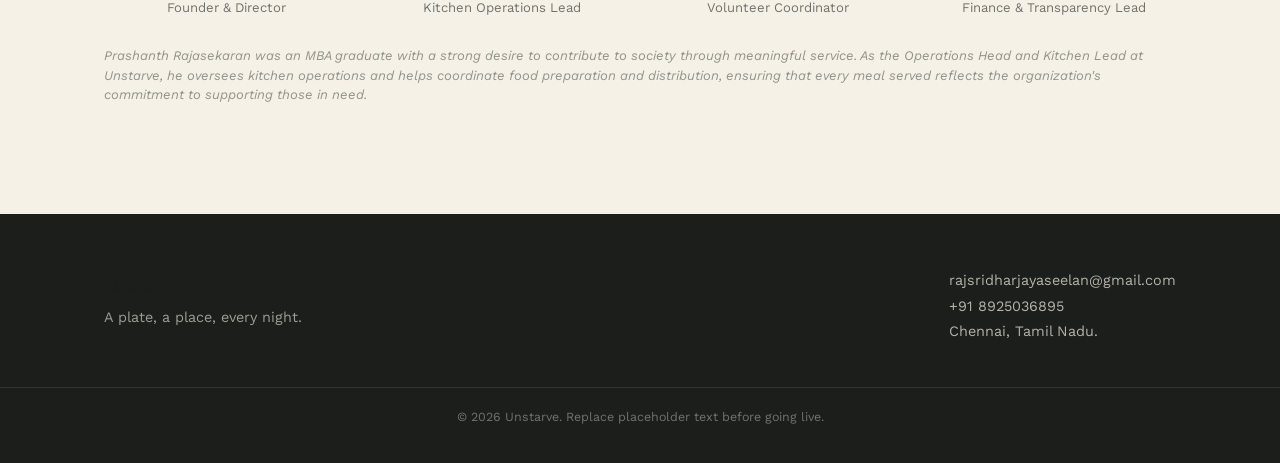
==== commit c68e86b8: "Replace team member image sources with placeholders Updated image sources for team members to use pl" ====
--- a/index.html
+++ b/index.html
@@ -227,17 +227,17 @@
           <p class="team-role">Founder &amp; Director</p>
         </div>
         <div class="team-card">
-          <img src="Team Members/rootu.jpeg" alt="Photo of [TBD*]" class="team-photo">
+          <img src="Photo Link" alt="Photo of [TBD*]" class="team-photo">
           <p class="team-name">Prashanth Rajasekaran</p>
           <p class="team-role">Kitchen Operations Lead</p>
         </div>
         <div class="team-card">
-          <img src="Team Members/Screenshot 2026-07-24 125353.png" class="team-photo">
+          <img src="Photo Link" class="team-photo">
           <p class="team-name">Nilavan Akilan</p>
           <p class="team-role">Volunteer Coordinator</p>
         </div>
         <div class="team-card">
-          <img src="Team Members/WhatsApp Image 2026-07-24 at 12.35.21 PM.jpeg" alt="Photo of [Bhala Subrhamaneiyan]" class="team-photo">
+          <img src="Photo Link" alt="Photo of [Bhala Subrhamaneiyan]" class="team-photo">
           <p class="team-name">Bhala Subrhamaneiyan</p>
           <p class="team-role">Finance &amp; Transparency Lead</p>
         </div>
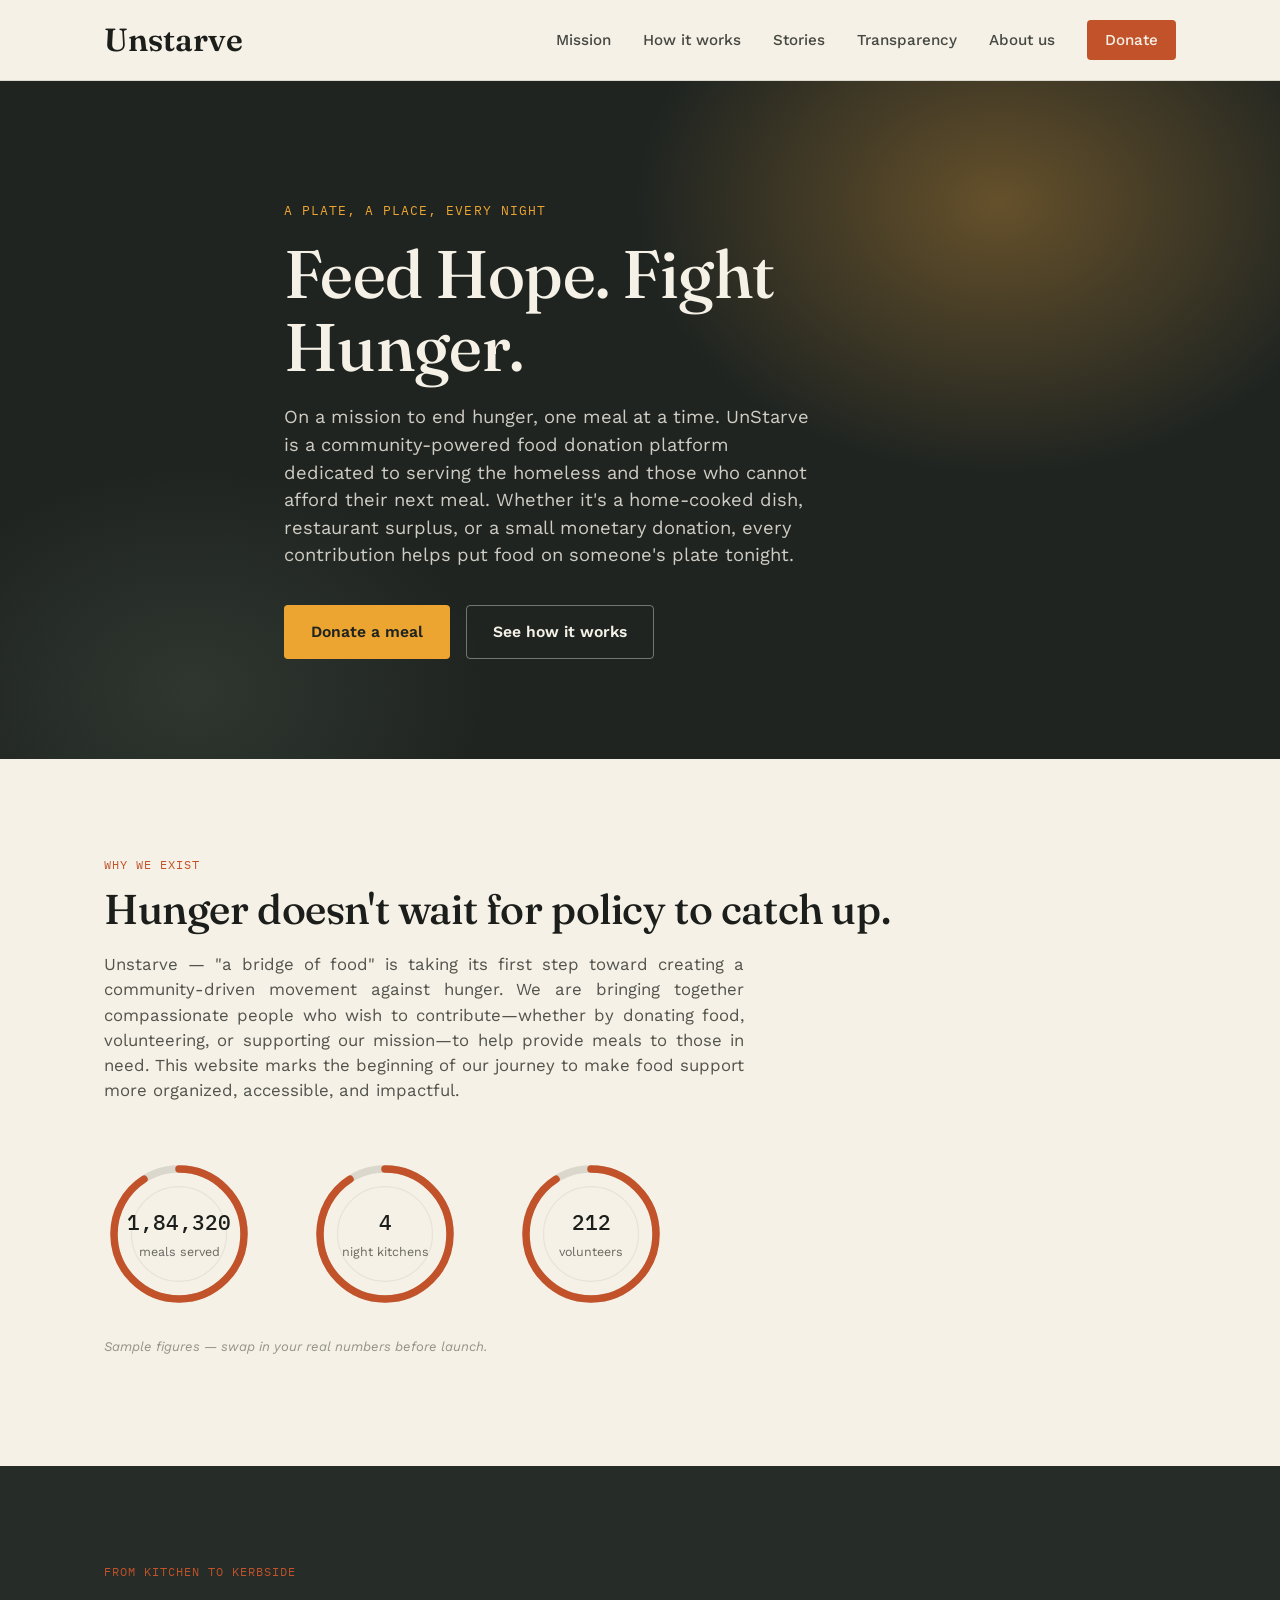
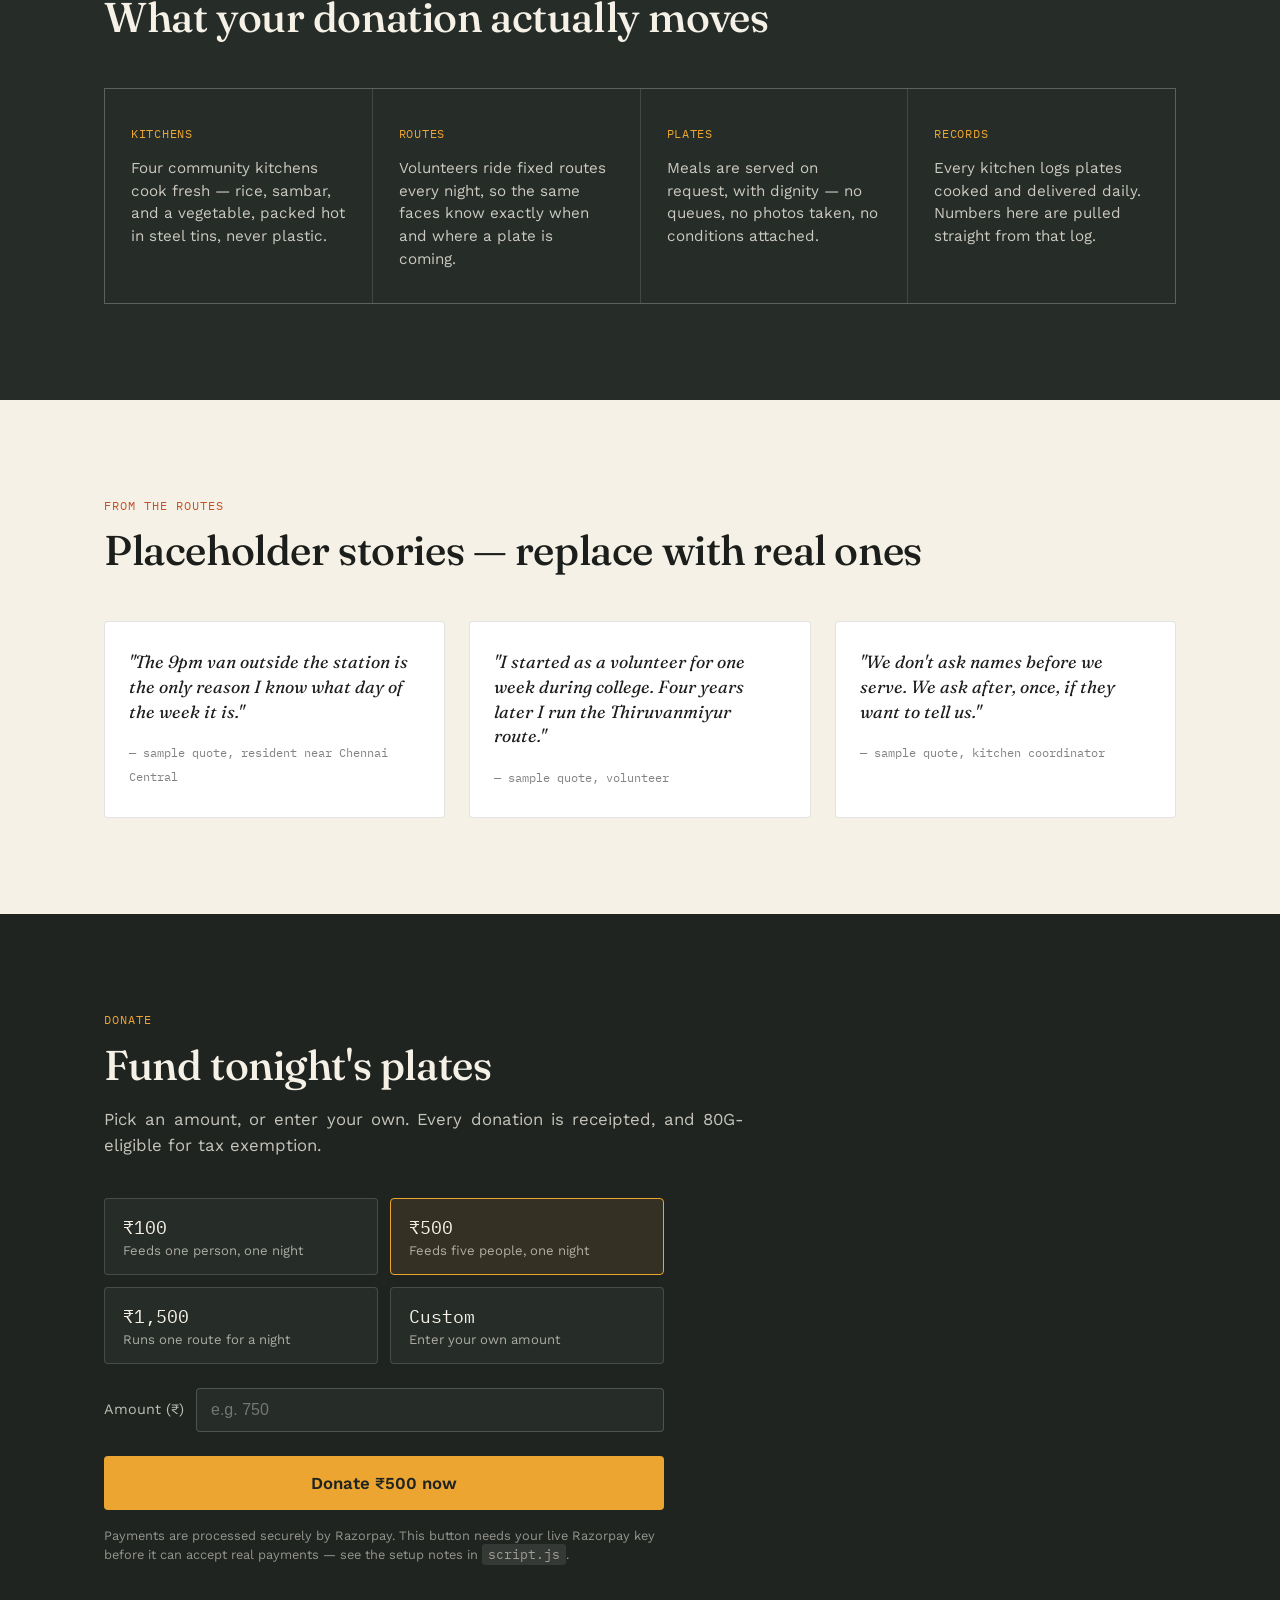
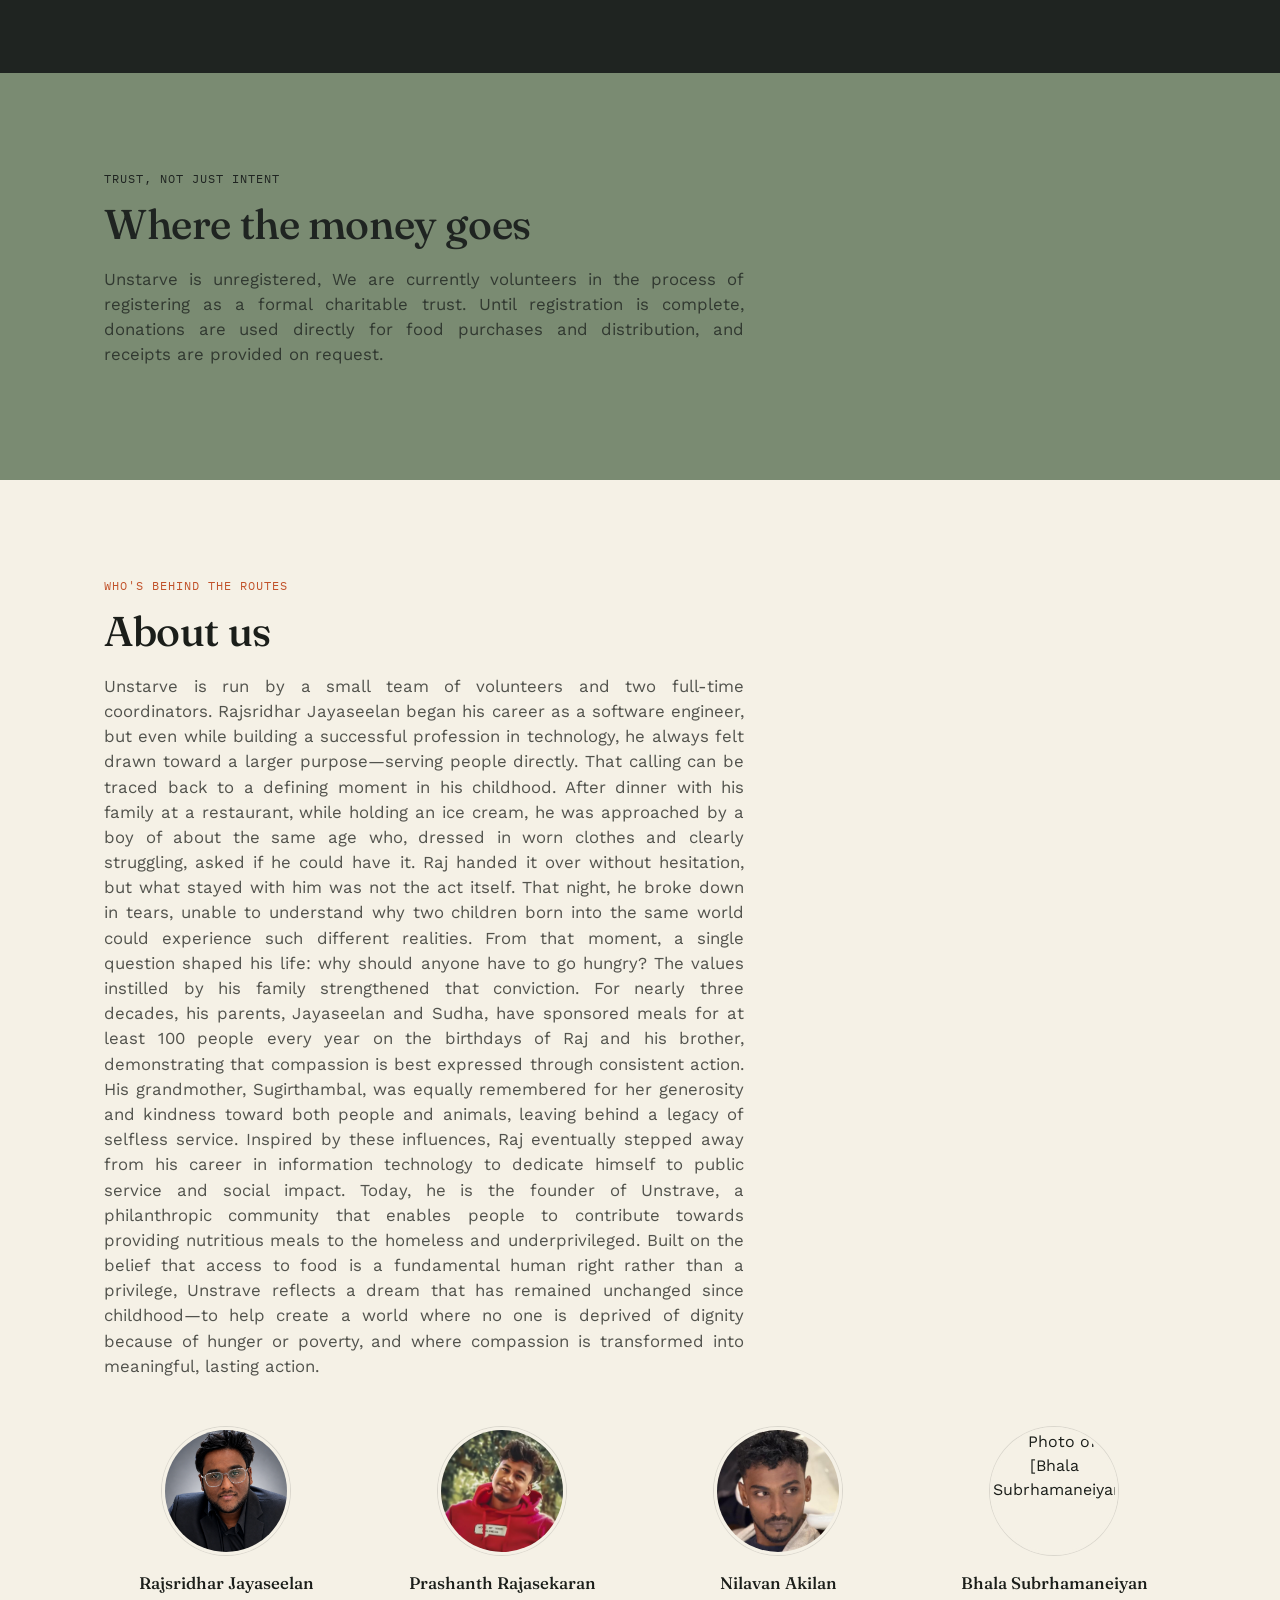
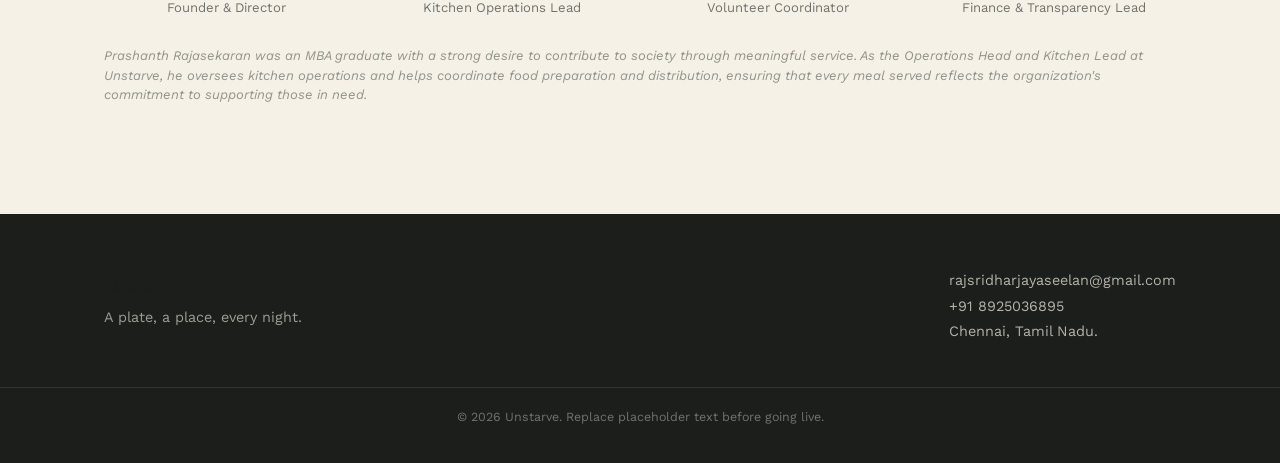
==== commit 92cfdfd4: "Update team member images in index.html" ====
--- a/index.html
+++ b/index.html
@@ -227,12 +227,12 @@
           <p class="team-role">Founder &amp; Director</p>
         </div>
         <div class="team-card">
-          <img src="Photo Link" alt="Photo of [TBD*]" class="team-photo">
+          <img src="Team Members/rootu.jpeg" alt="Photo of [TBD*]" class="team-photo">
           <p class="team-name">Prashanth Rajasekaran</p>
           <p class="team-role">Kitchen Operations Lead</p>
         </div>
         <div class="team-card">
-          <img src="Photo Link" class="team-photo">
+          <img src="Team Members/Screenshot 2026-07-24 125353.png" class="team-photo">
           <p class="team-name">Nilavan Akilan</p>
           <p class="team-role">Volunteer Coordinator</p>
         </div>
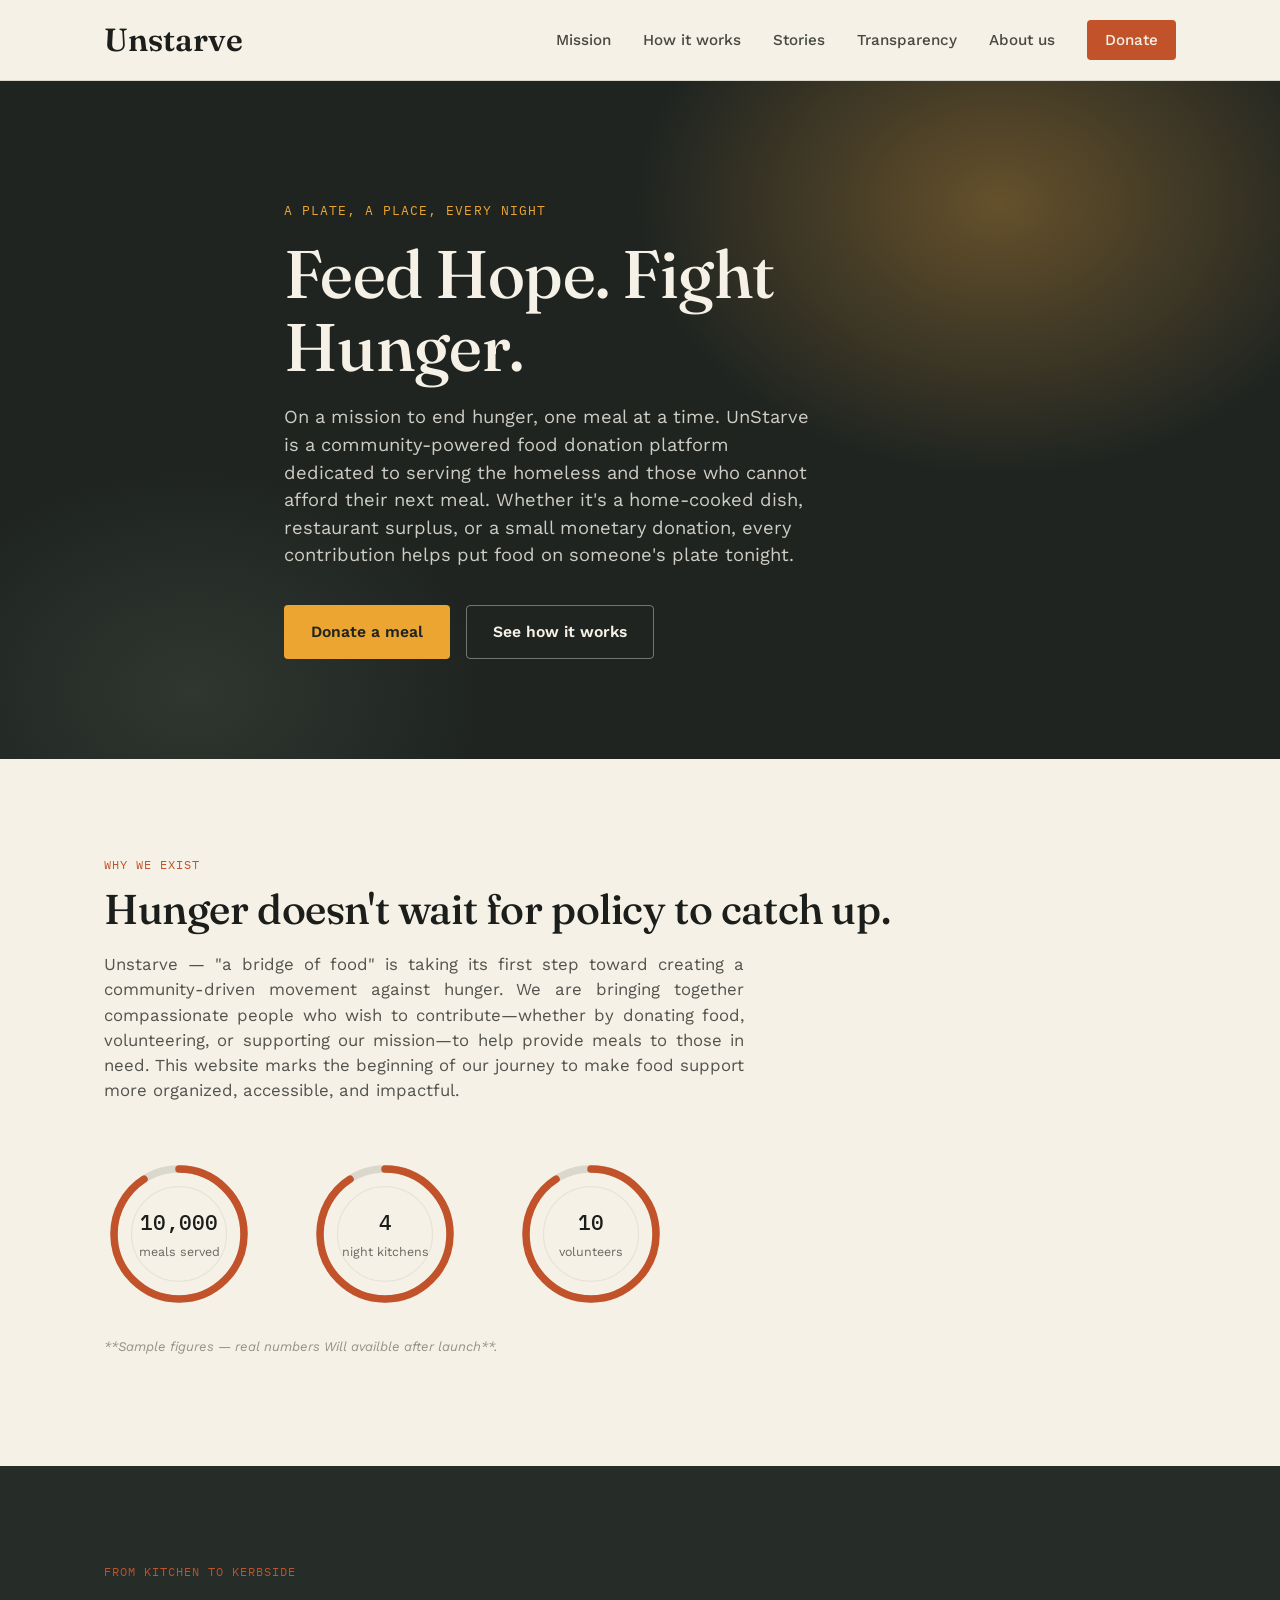
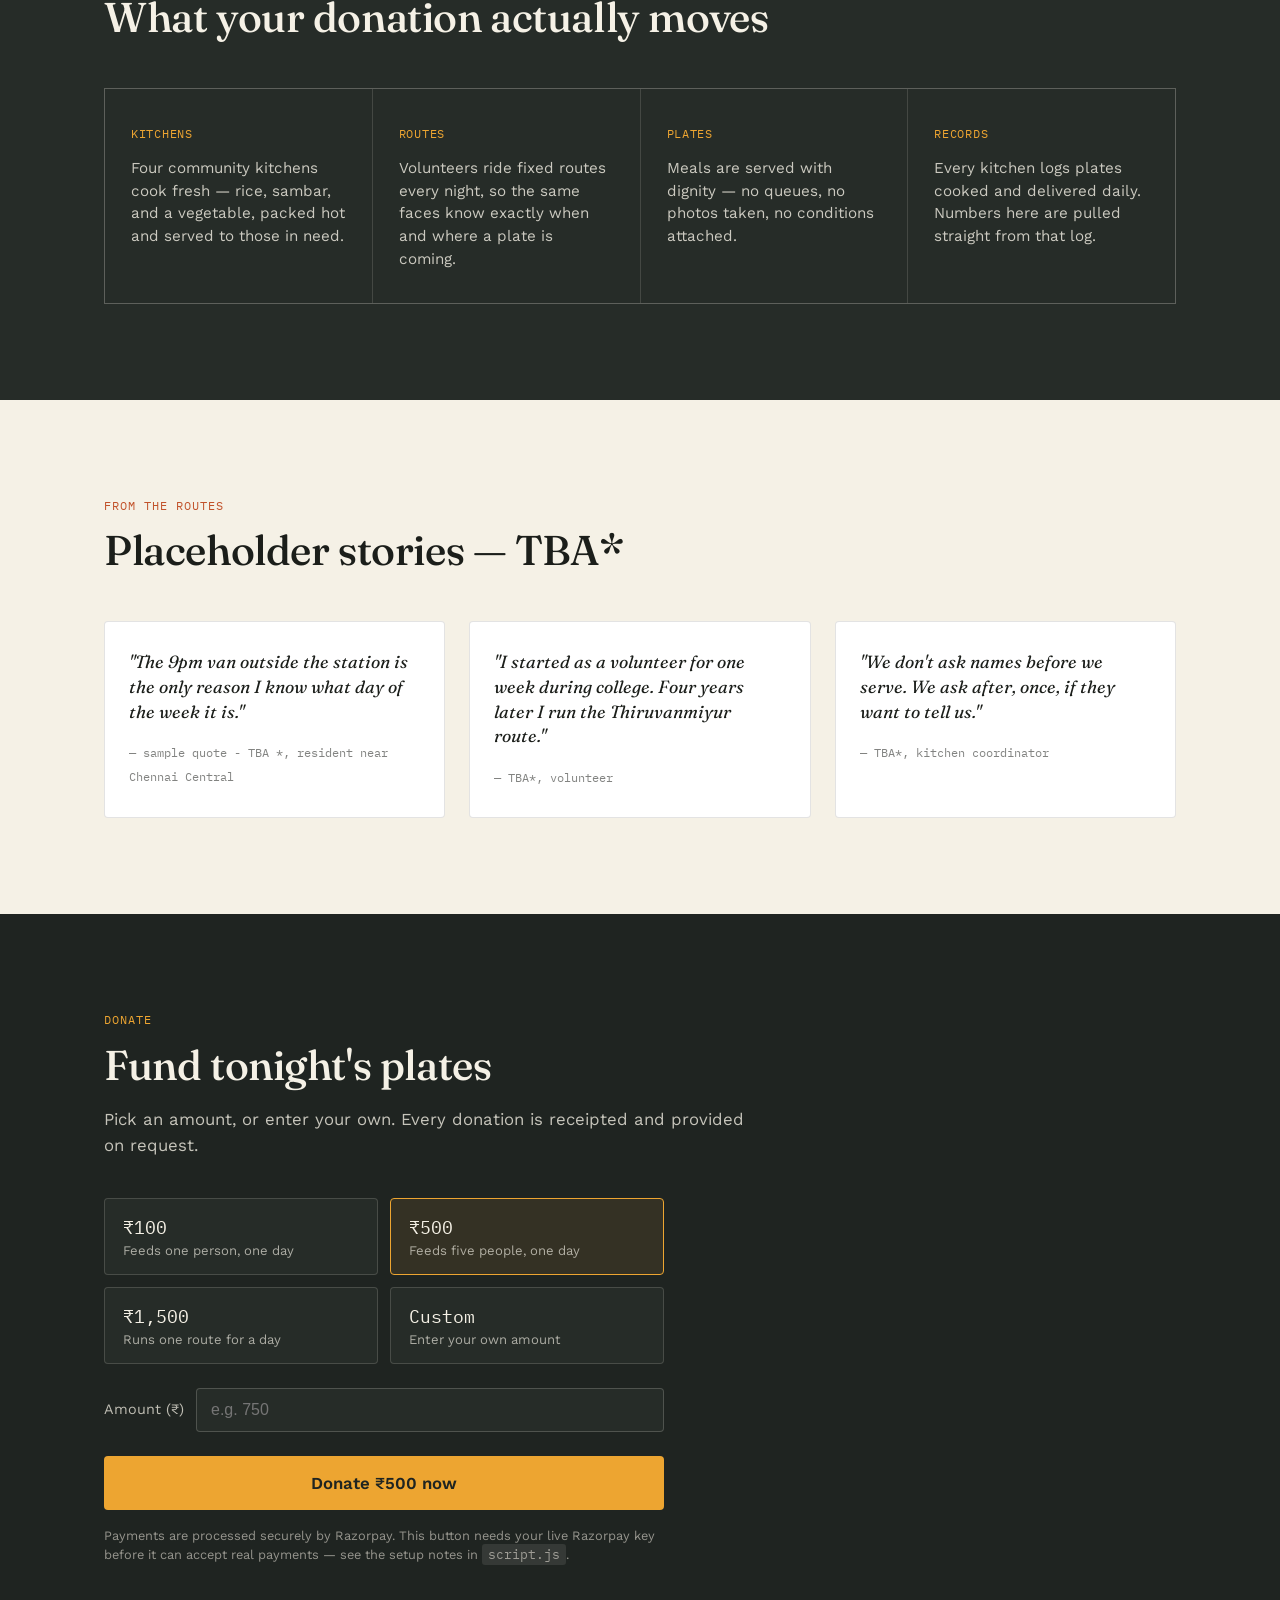
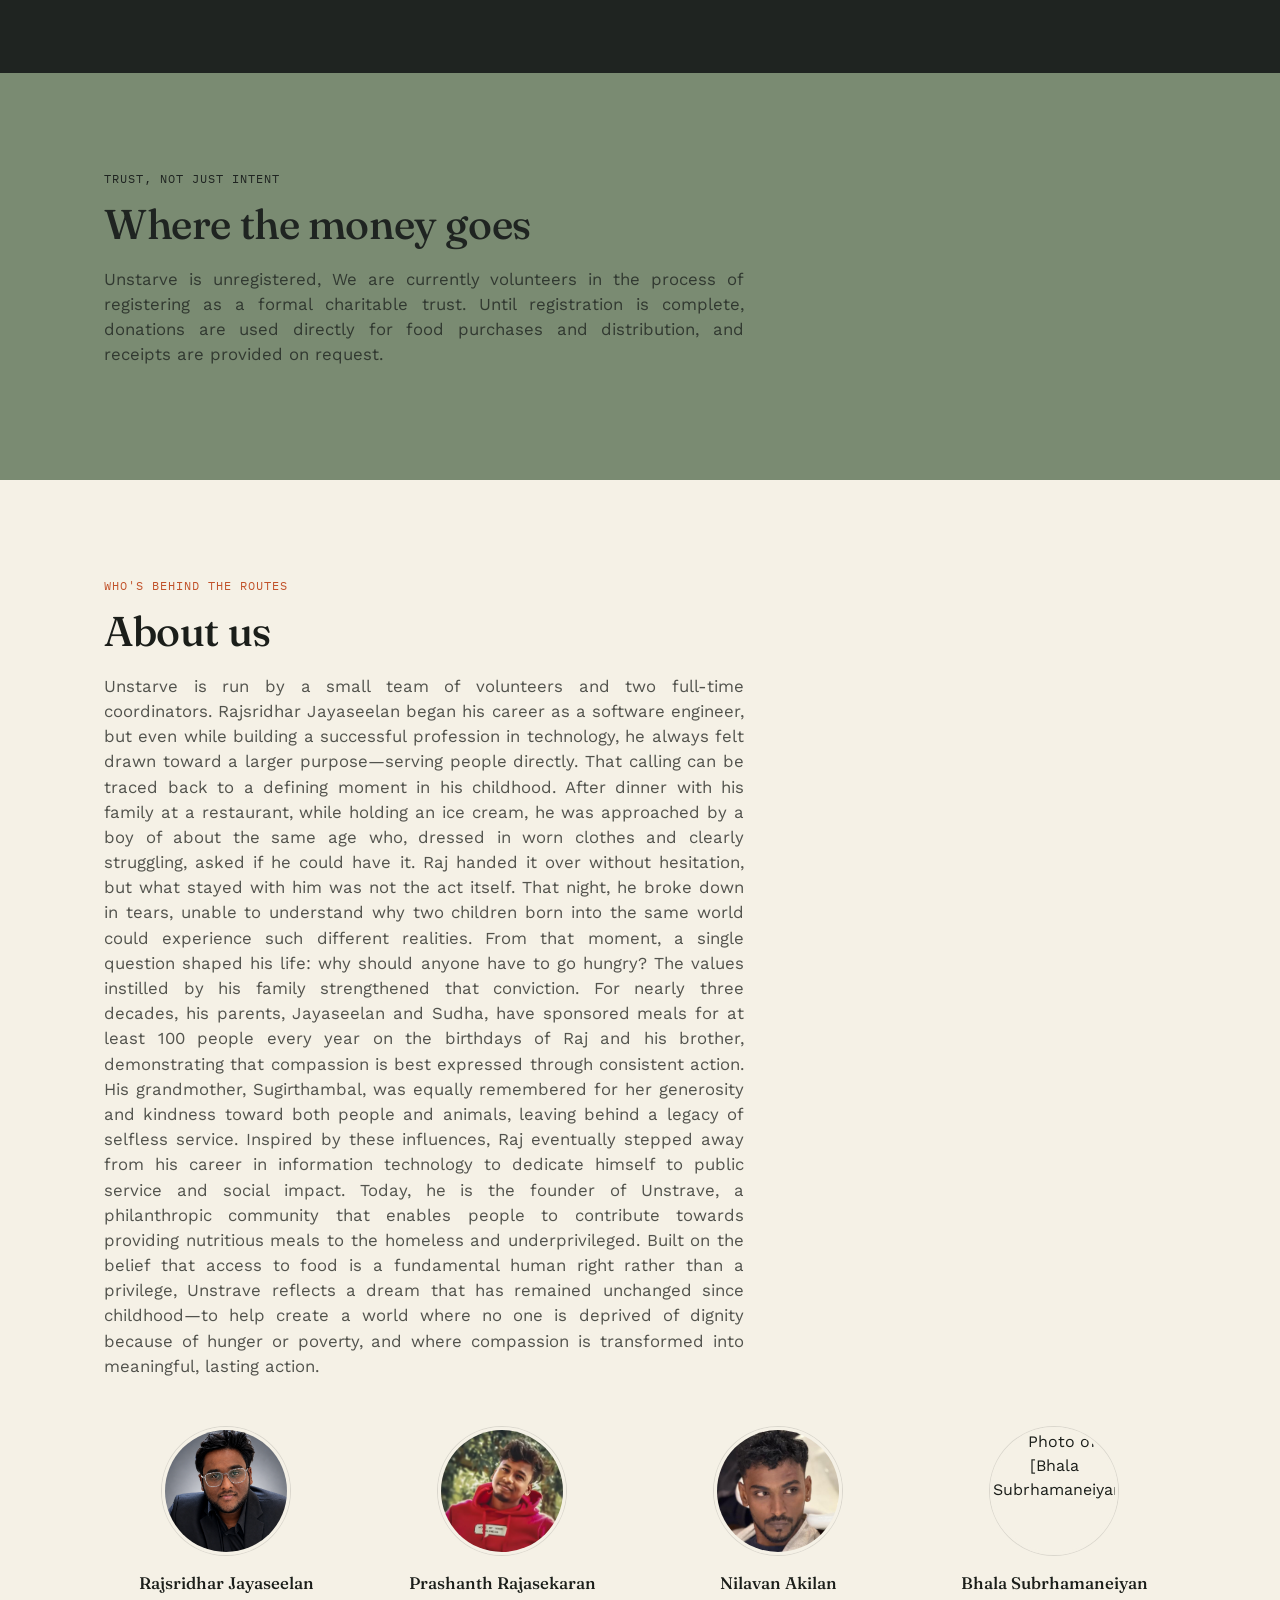
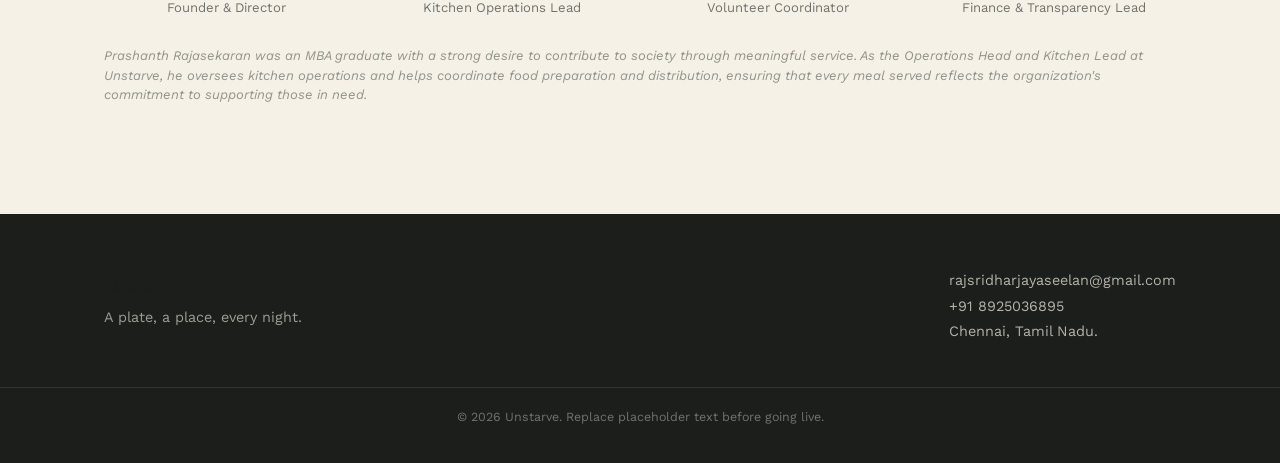
==== commit eb3a984d: "Update index.html" ====
--- a/index.html
+++ b/index.html
@@ -63,7 +63,7 @@
             <circle cx="60" cy="60" r="38" class="ring-track thin"/>
           </svg>
           <div class="stat-text">
-            <span class="stat-num" data-count="184320">0</span>
+            <span class="stat-num" data-count="10000">0</span>
             <span class="stat-label">meals served</span>
           </div>
         </div>
@@ -85,12 +85,12 @@
             <circle cx="60" cy="60" r="38" class="ring-track thin"/>
           </svg>
           <div class="stat-text">
-            <span class="stat-num" data-count="212">0</span>
+            <span class="stat-num" data-count="10">0</span>
             <span class="stat-label">volunteers</span>
           </div>
         </div>
       </div>
-      <p class="stat-note">Sample figures — swap in your real numbers before launch.</p>
+      <p class="stat-note">**Sample figures —  real numbers Will availble after launch**.</p>
     </div>
   </section>
 
@@ -102,7 +102,7 @@
       <div class="how-grid">
         <div class="how-card">
           <span class="how-tag">Kitchens</span>
-          <p>Four community kitchens cook fresh — rice, sambar, and a vegetable, packed hot in steel tins, never plastic.</p>
+          <p>Four community kitchens cook fresh — rice, sambar, and a vegetable, packed hot and served to those in need.</p>
         </div>
         <div class="how-card">
           <span class="how-tag">Routes</span>
@@ -110,7 +110,7 @@
         </div>
         <div class="how-card">
           <span class="how-tag">Plates</span>
-          <p>Meals are served on request, with dignity — no queues, no photos taken, no conditions attached.</p>
+          <p>Meals are served with dignity — no queues, no photos taken, no conditions attached.</p>
         </div>
         <div class="how-card">
           <span class="how-tag">Records</span>
@@ -124,19 +124,19 @@
   <section class="stories" id="stories">
     <div class="wrap">
       <p class="section-eyebrow">From the routes</p>
-      <h2>Placeholder stories — replace with real ones</h2>
+      <h2>Placeholder stories — TBA*</h2>
       <div class="story-grid">
         <blockquote class="story-card">
           <p>"The 9pm van outside the station is the only reason I know what day of the week it is."</p>
-          <cite>— sample quote, resident near Chennai Central</cite>
+          <cite>— sample quote - TBA *, resident near Chennai Central</cite>
         </blockquote>
         <blockquote class="story-card">
           <p>"I started as a volunteer for one week during college. Four years later I run the Thiruvanmiyur route."</p>
-          <cite>— sample quote, volunteer</cite>
+          <cite>— TBA*, volunteer</cite>
         </blockquote>
         <blockquote class="story-card">
           <p>"We don't ask names before we serve. We ask after, once, if they want to tell us."</p>
-          <cite>— sample quote, kitchen coordinator</cite>
+          <cite>— TBA*, kitchen coordinator</cite>
         </blockquote>
       </div>
     </div>
@@ -147,21 +147,21 @@
     <div class="wrap">
       <p class="section-eyebrow light">Donate</p>
       <h2 class="light">Fund tonight's plates</h2>
-      <p class="lede light">Pick an amount, or enter your own. Every donation is receipted, and 80G-eligible for tax exemption.</p>
+      <p class="lede light">Pick an amount, or enter your own. Every donation is receipted and provided on request.</p>
 
       <div class="donate-box">
         <div class="amount-tiers" id="amountTiers" role="group" aria-label="Choose a donation amount">
           <button type="button" class="amount-btn" data-amount="100">
             <span class="amount">₹100</span>
-            <span class="amount-desc">Feeds one person, one night</span>
+            <span class="amount-desc">Feeds one person, one day</span>
           </button>
           <button type="button" class="amount-btn is-selected" data-amount="500">
             <span class="amount">₹500</span>
-            <span class="amount-desc">Feeds five people, one night</span>
+            <span class="amount-desc">Feeds five people, one day</span>
           </button>
           <button type="button" class="amount-btn" data-amount="1500">
             <span class="amount">₹1,500</span>
-            <span class="amount-desc">Runs one route for a night</span>
+            <span class="amount-desc">Runs one route for a day</span>
           </button>
           <button type="button" class="amount-btn" data-amount="0" id="customAmountBtn">
             <span class="amount">Custom</span>
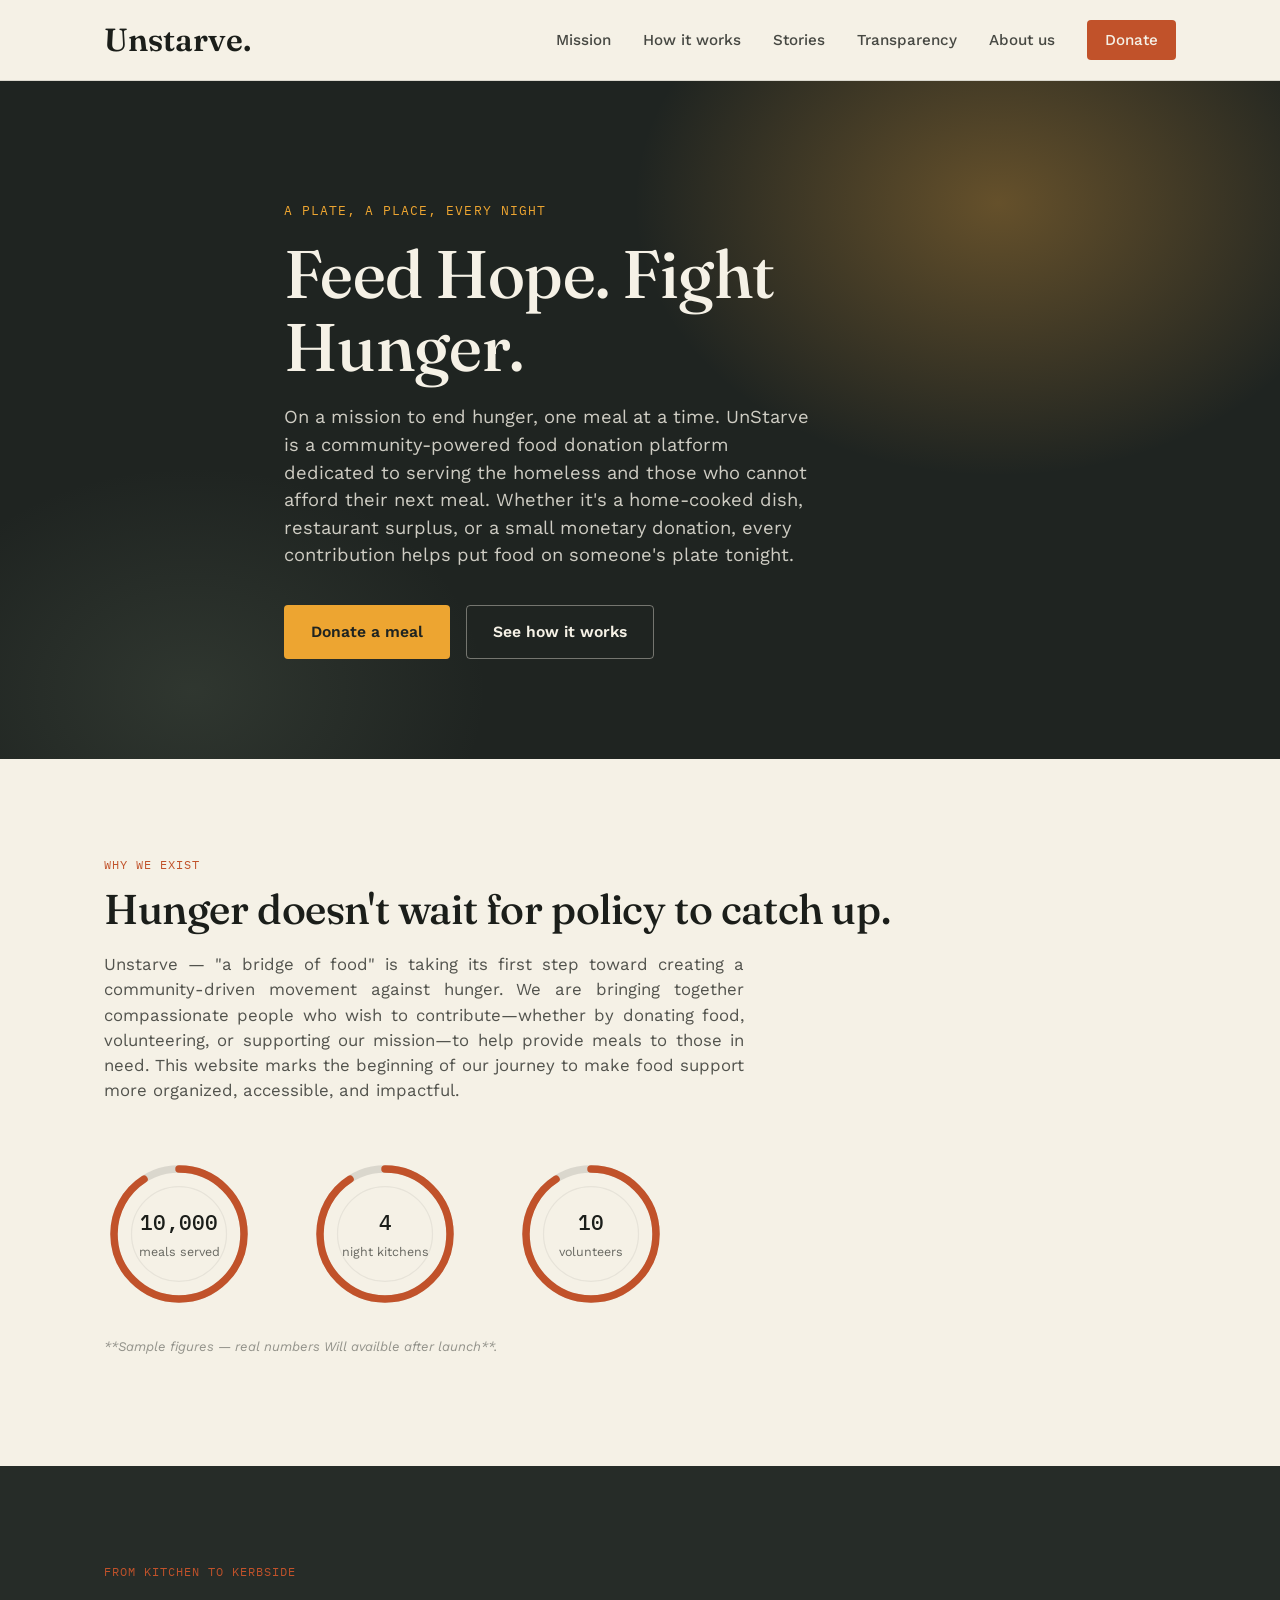
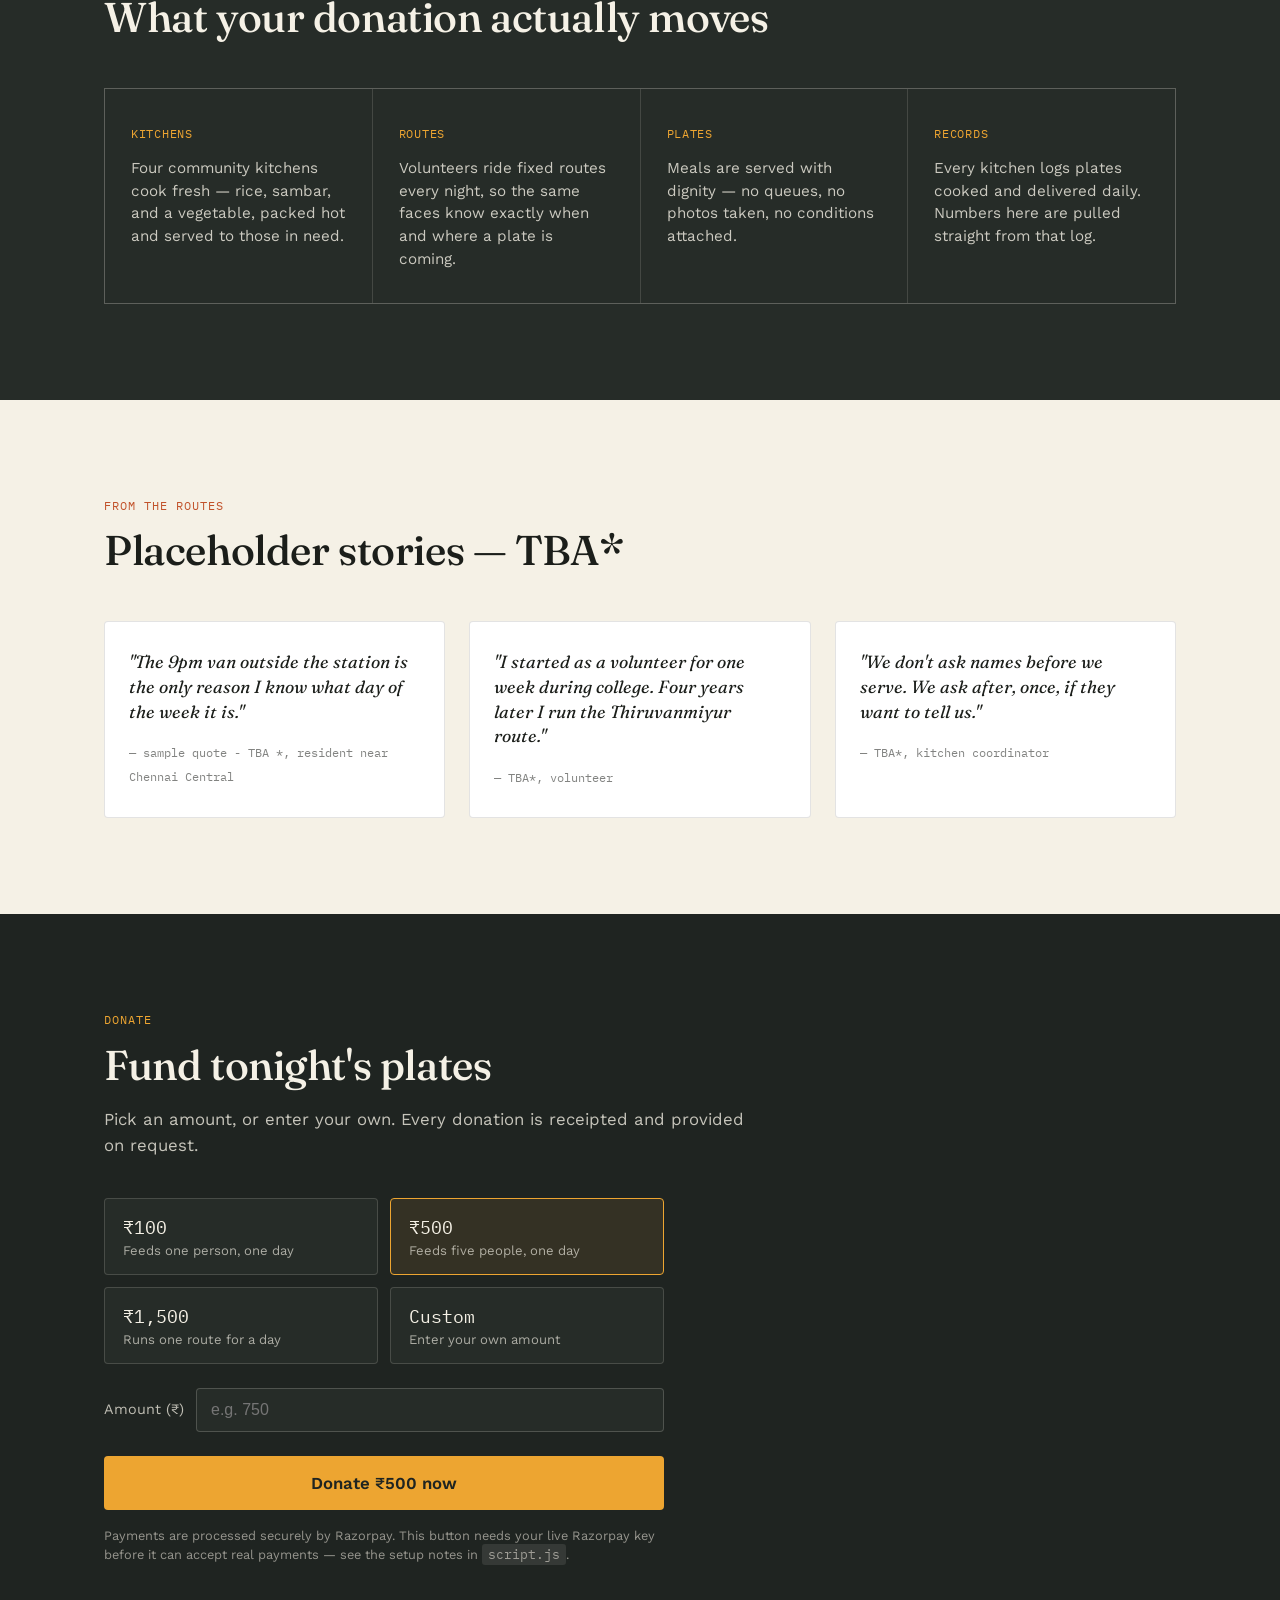
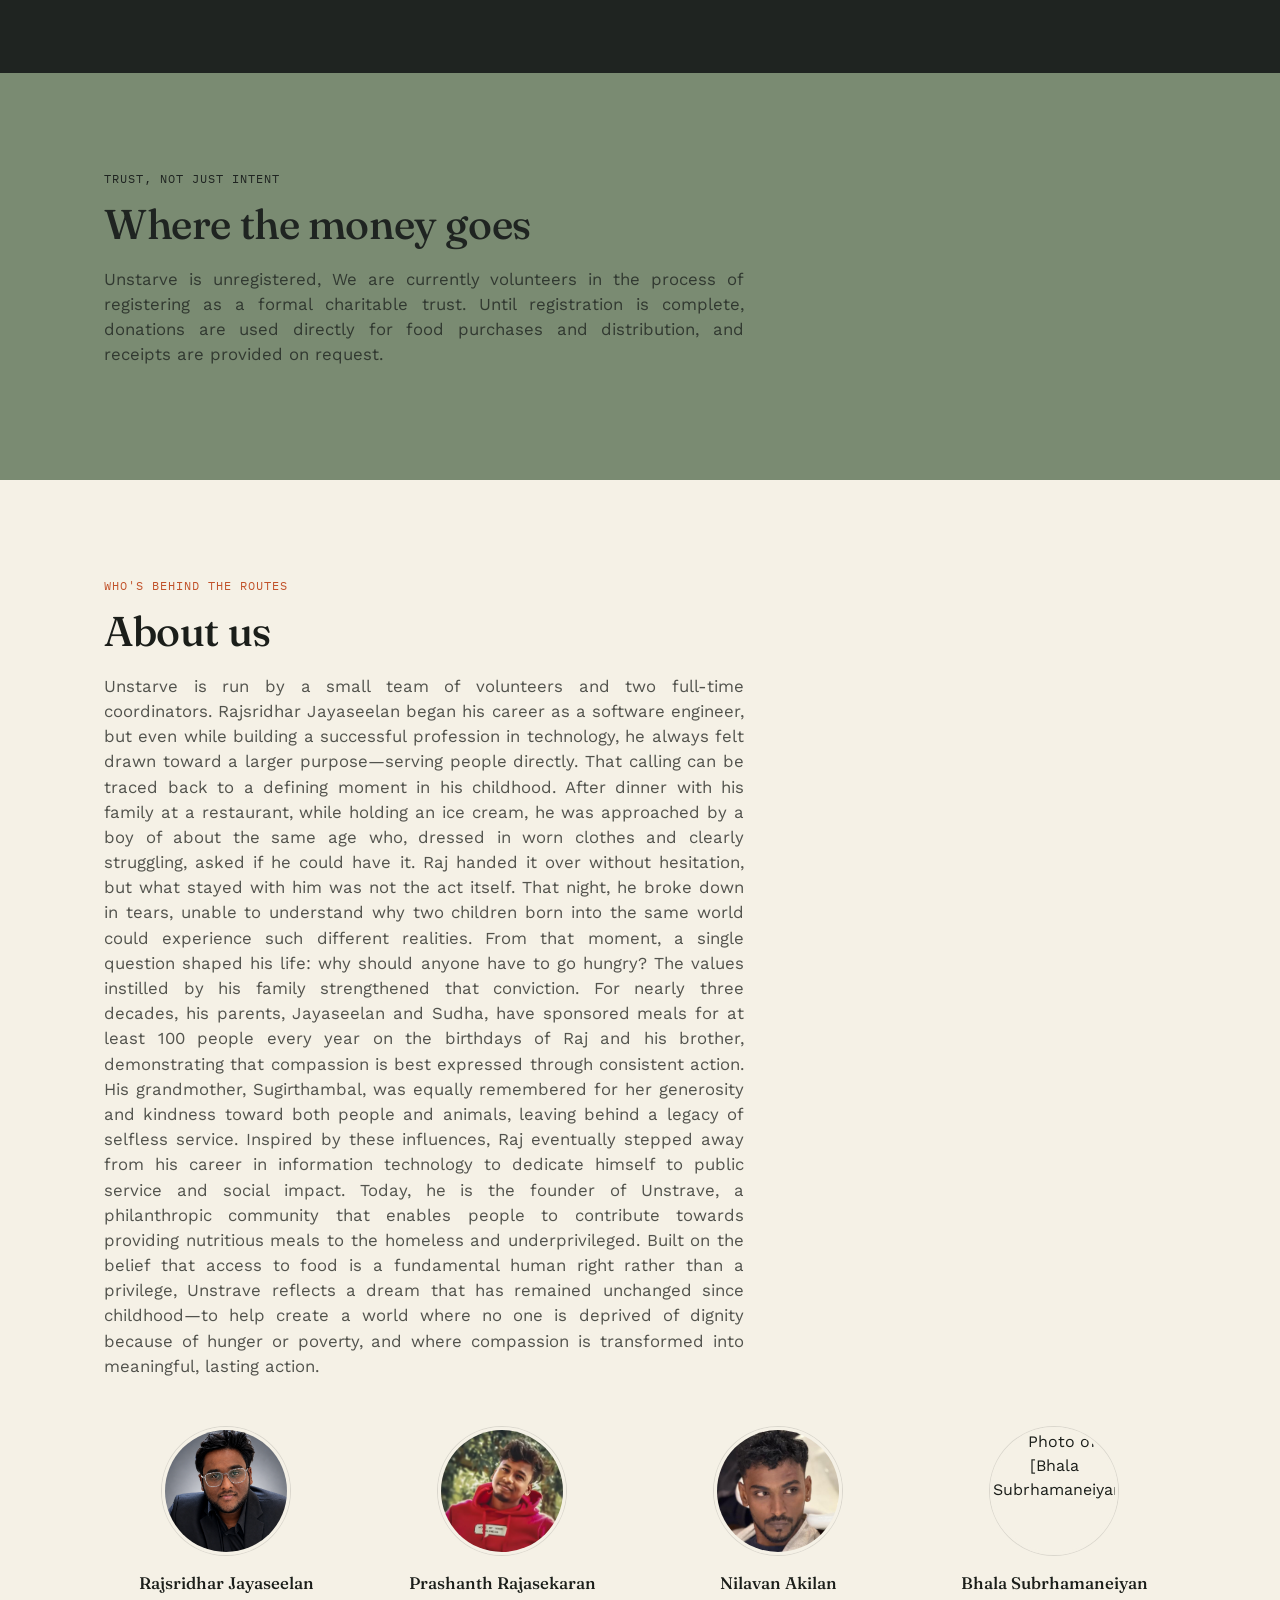
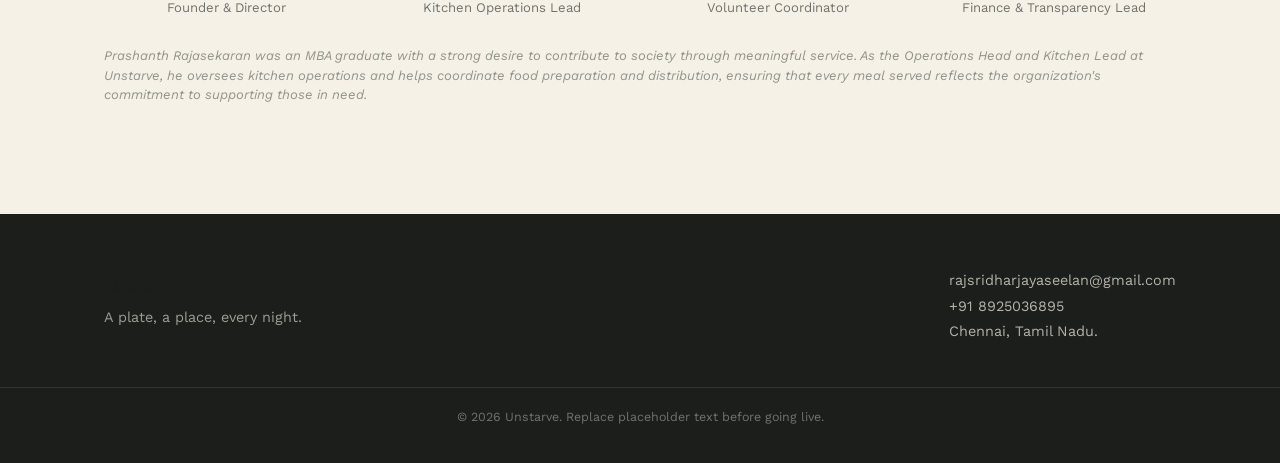
==== commit d792e8a0: "Update title and logo in index.html" ====
--- a/index.html
+++ b/index.html
@@ -6,7 +6,7 @@
 <meta http-equiv="Cache-Control" content="no-cache, no-store, must-revalidate">
 <meta http-equiv="Pragma" content="no-cache">
 <meta http-equiv="Expires" content="0">
-<title>Unstarve — A plate, a place, every night</title>
+<title>Unstarve - A Philonthropic initiative</title>
 <meta name="description" content="Unstarve delivers hot meals to homeless people every night. A plate, a place, every night.">
 <link rel="preconnect" href="https://fonts.googleapis.com">
 <link rel="preconnect" href="https://fonts.gstatic.com" crossorigin>
@@ -17,7 +17,7 @@
 
 <header class="site-header">
   <div class="wrap header-inner">
-    <a href="#top" class="logo">Unstarve</a>
+    <a href="#top" class="logo">Unstarve.</a>
     <nav class="main-nav" id="mainNav">
       <a href="#mission">Mission</a>
       <a href="#how">How it works</a>
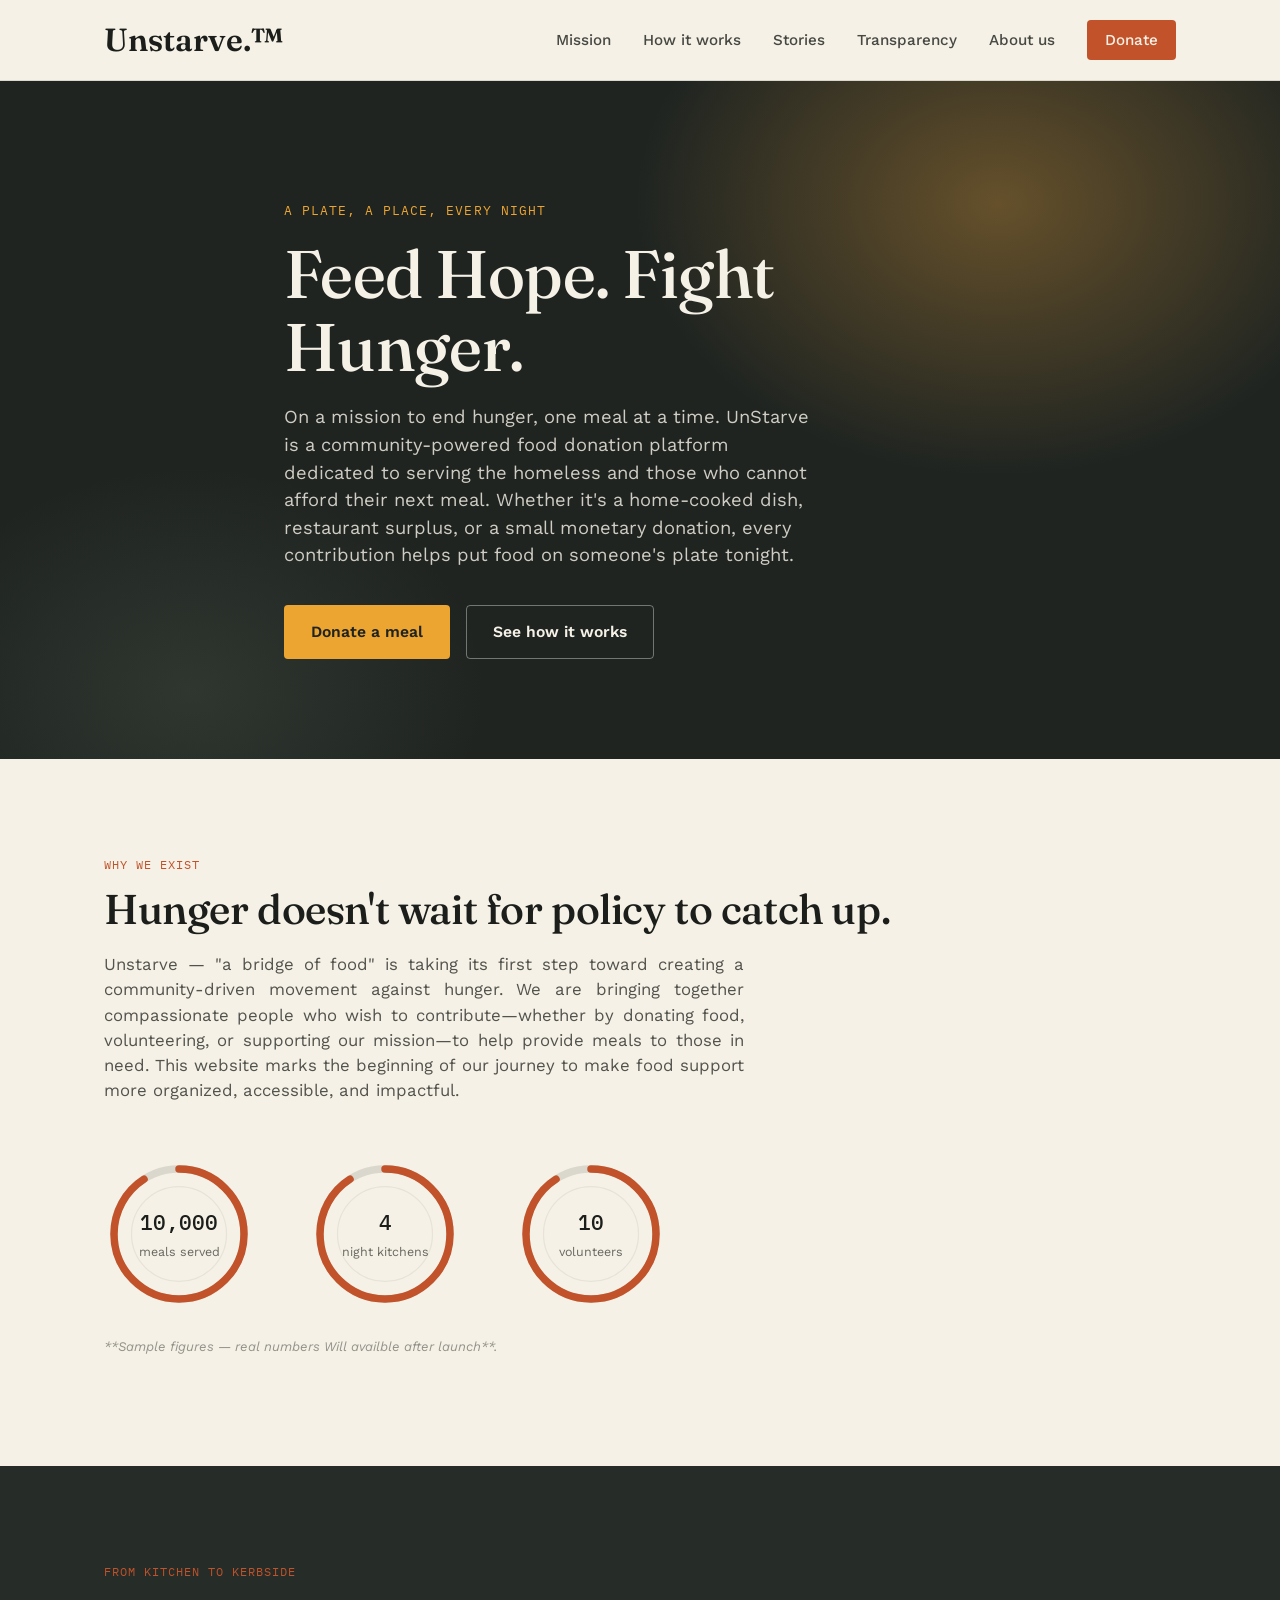
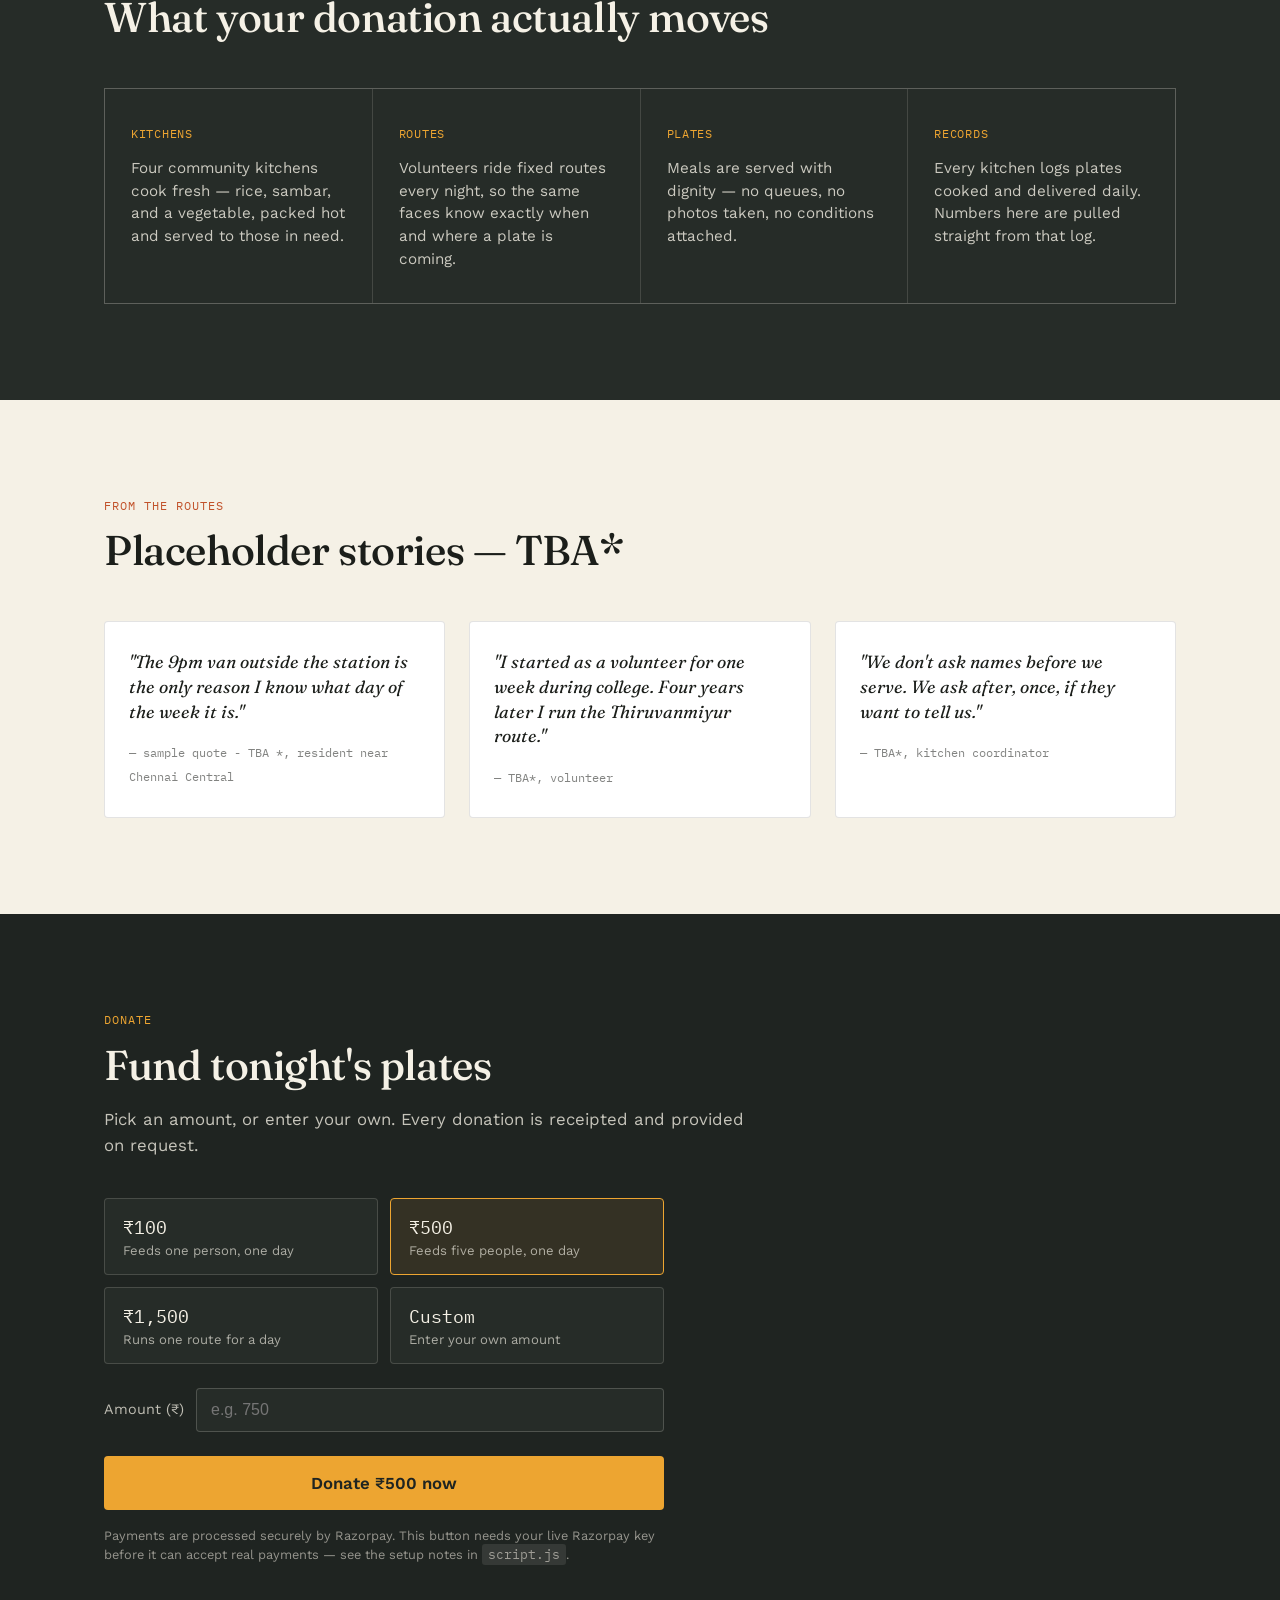
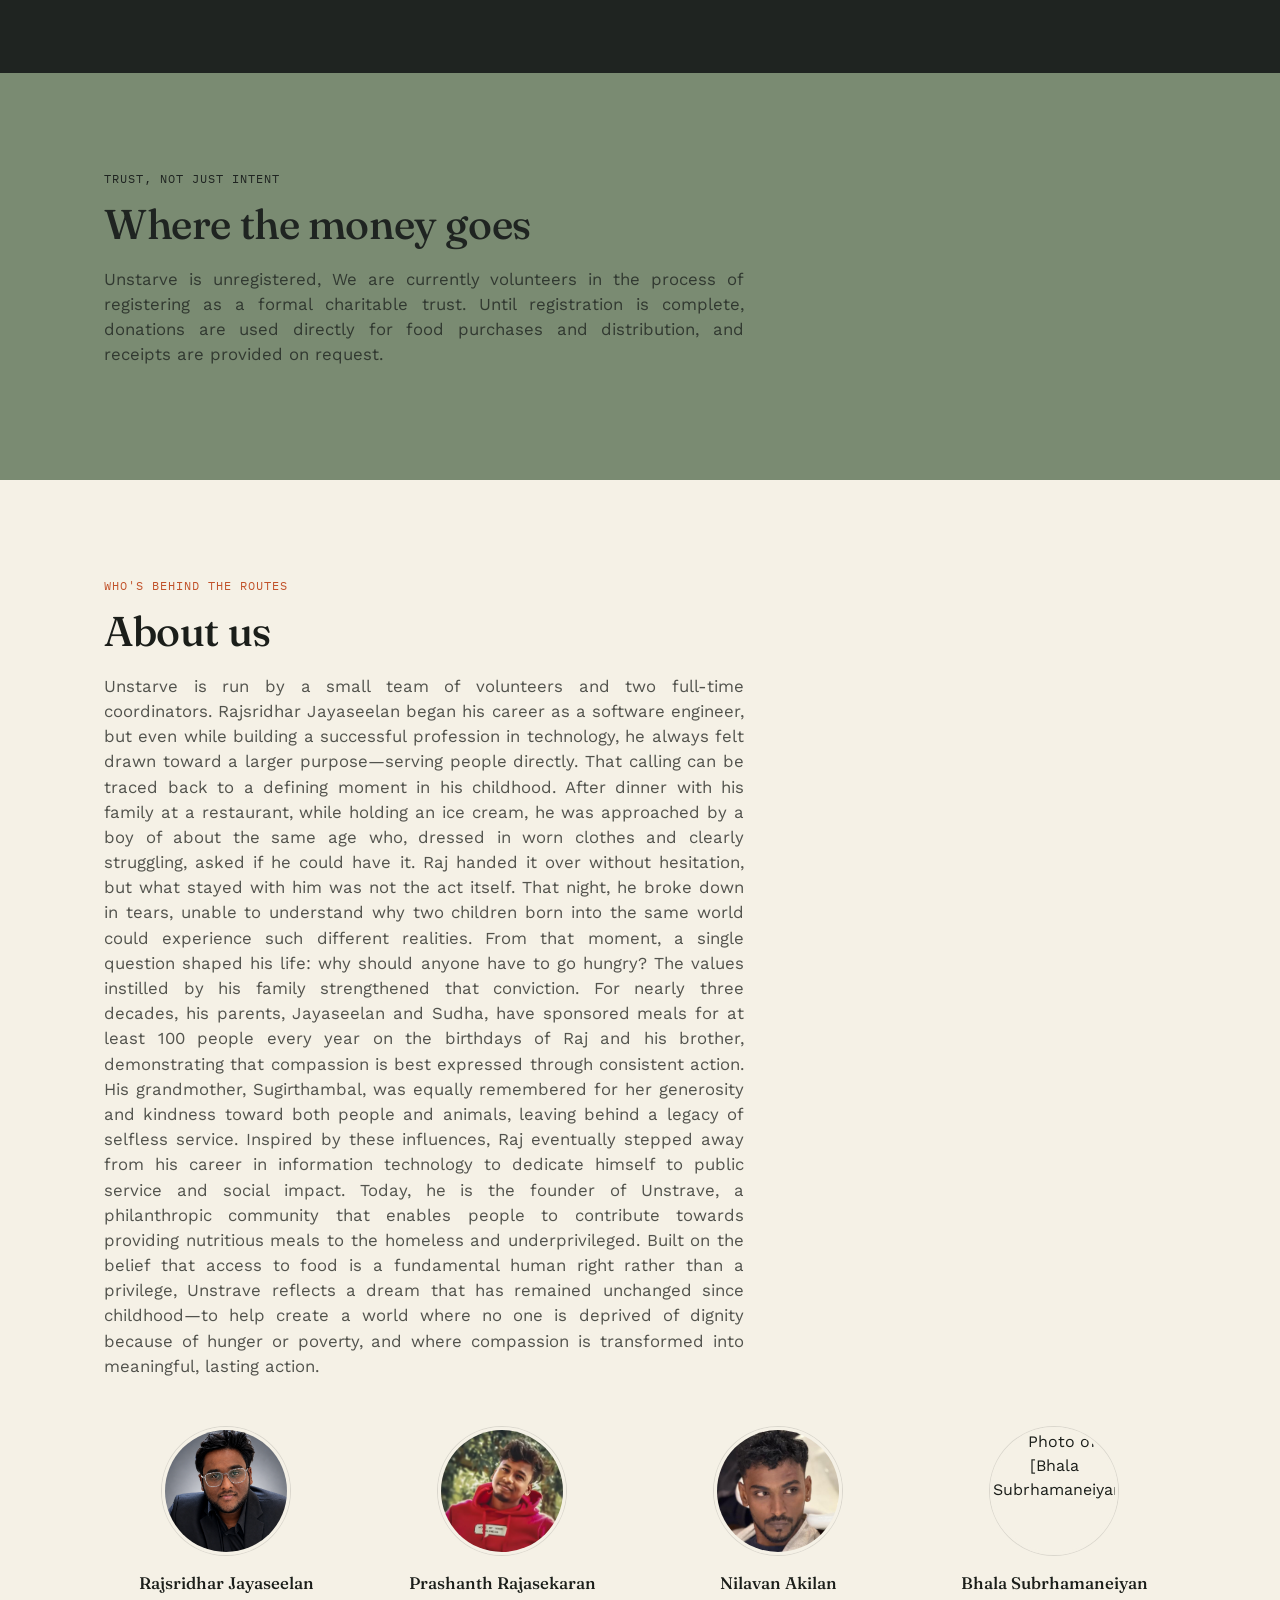
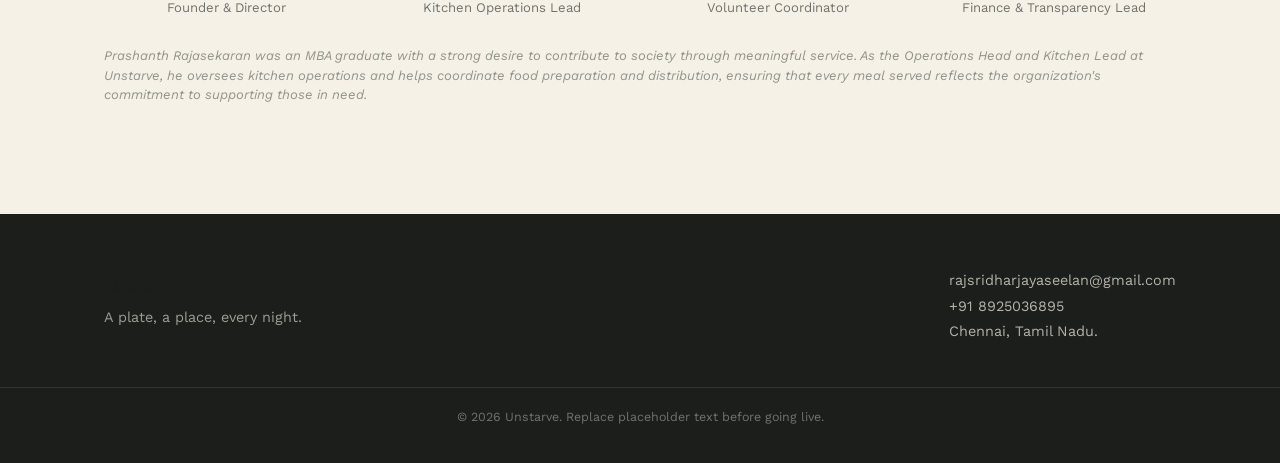
==== commit caa8088d: "Update logo text to include trade symbol" ====
--- a/index.html
+++ b/index.html
@@ -17,7 +17,7 @@
 
 <header class="site-header">
   <div class="wrap header-inner">
-    <a href="#top" class="logo">Unstarve.</a>
+    <a href="#top" class="logo">Unstarve.&trade;</a>
     <nav class="main-nav" id="mainNav">
       <a href="#mission">Mission</a>
       <a href="#how">How it works</a>
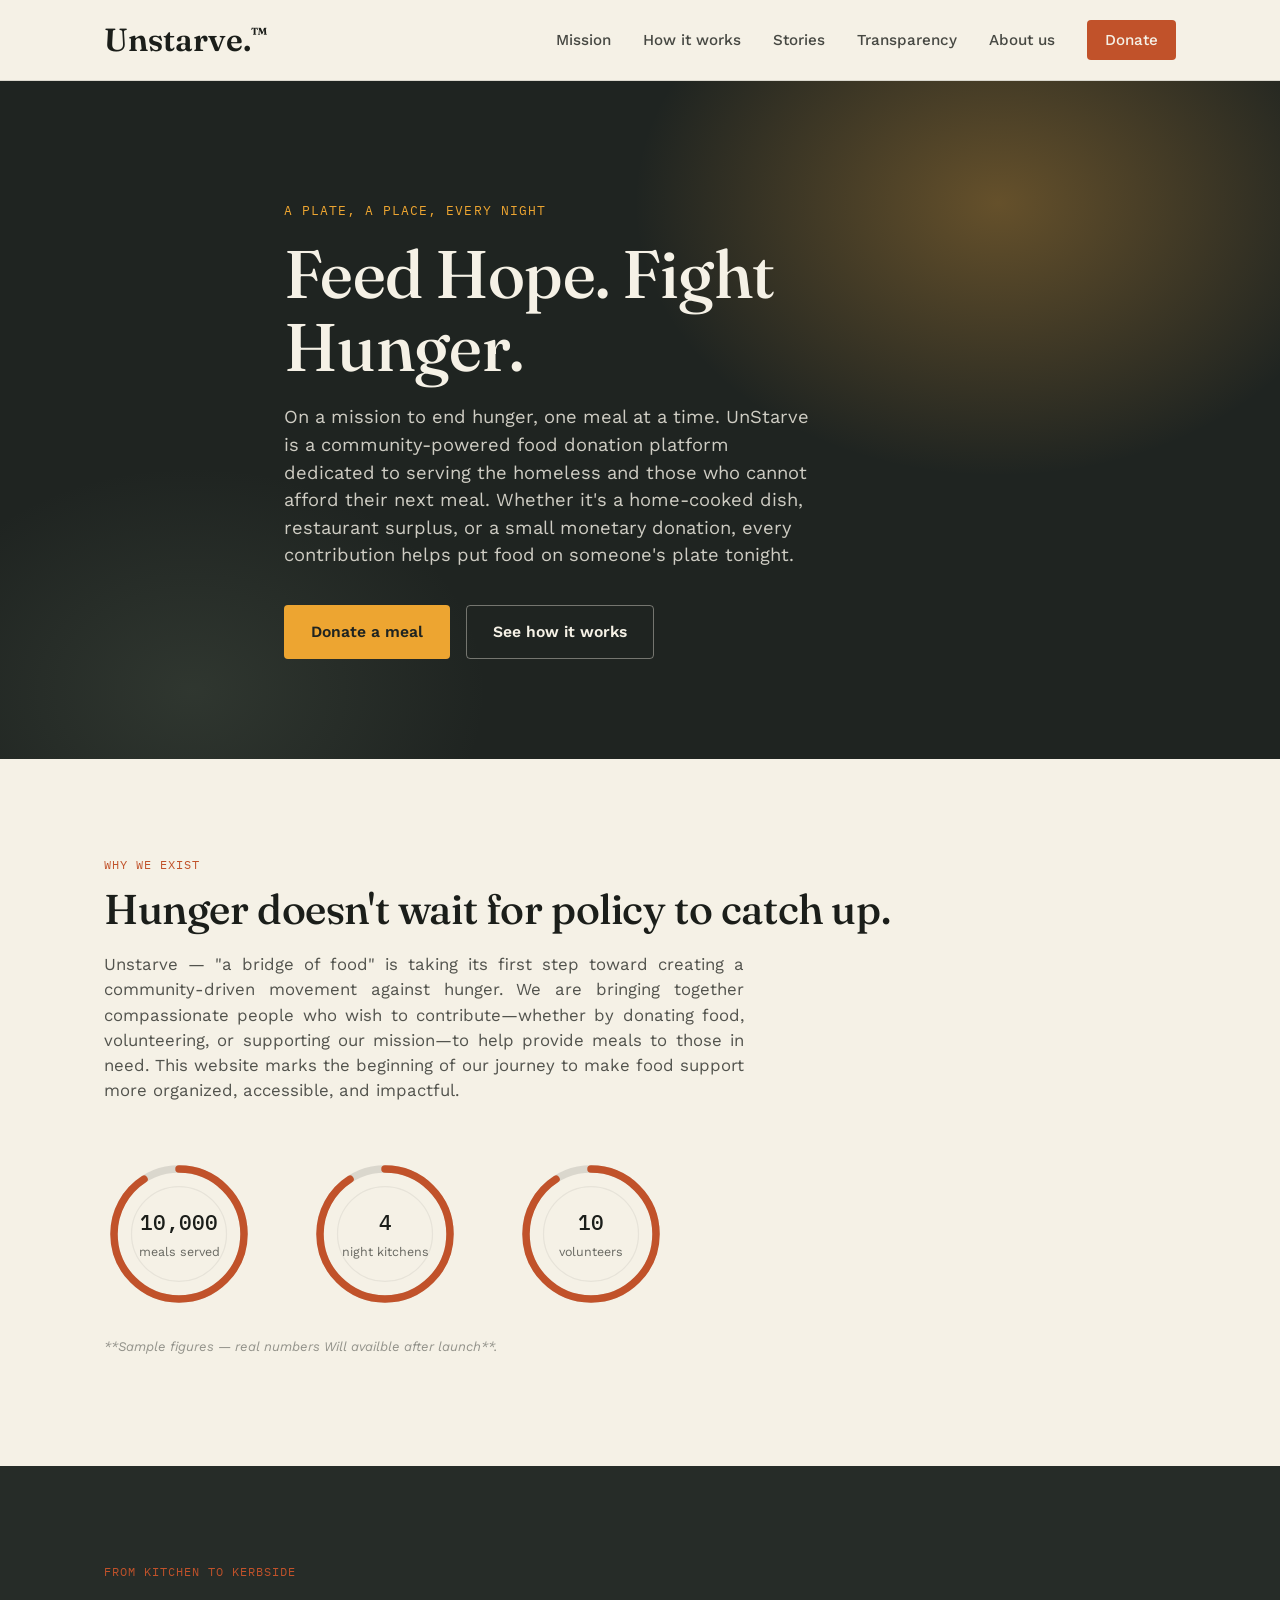
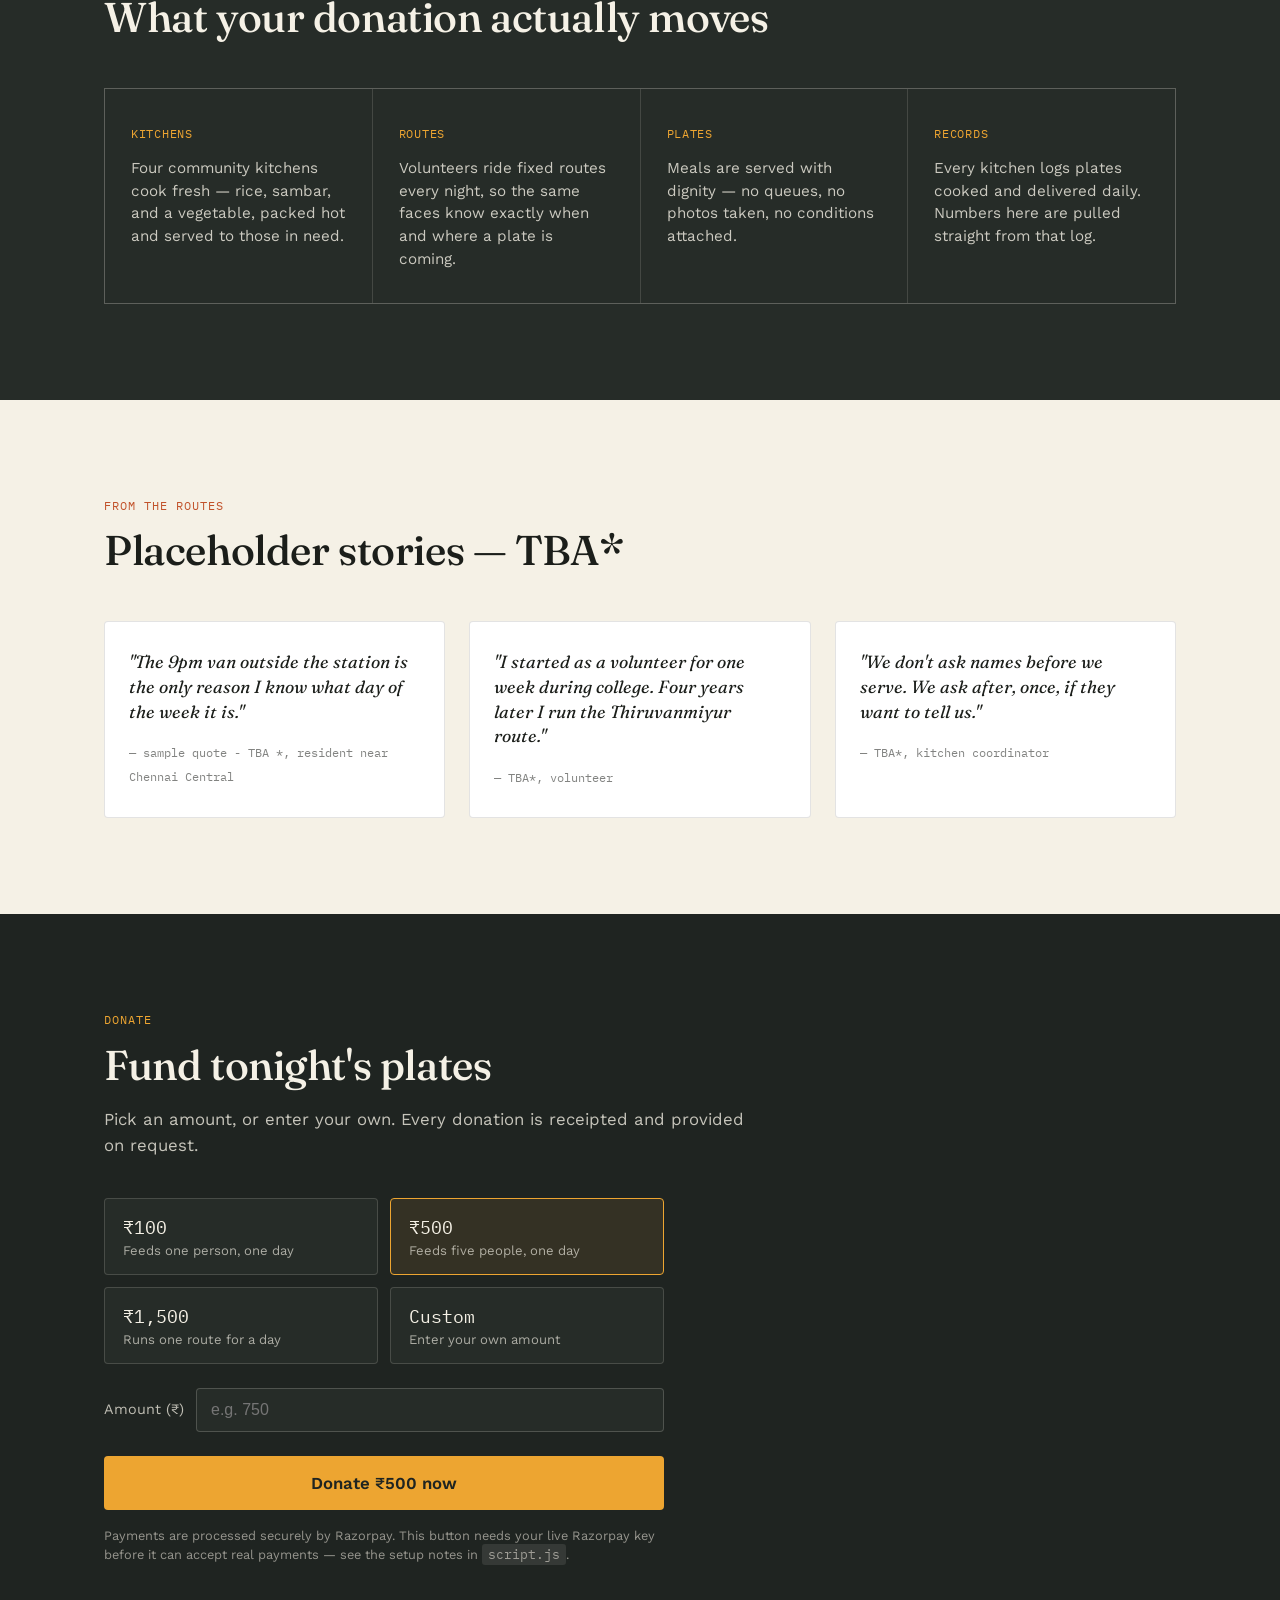
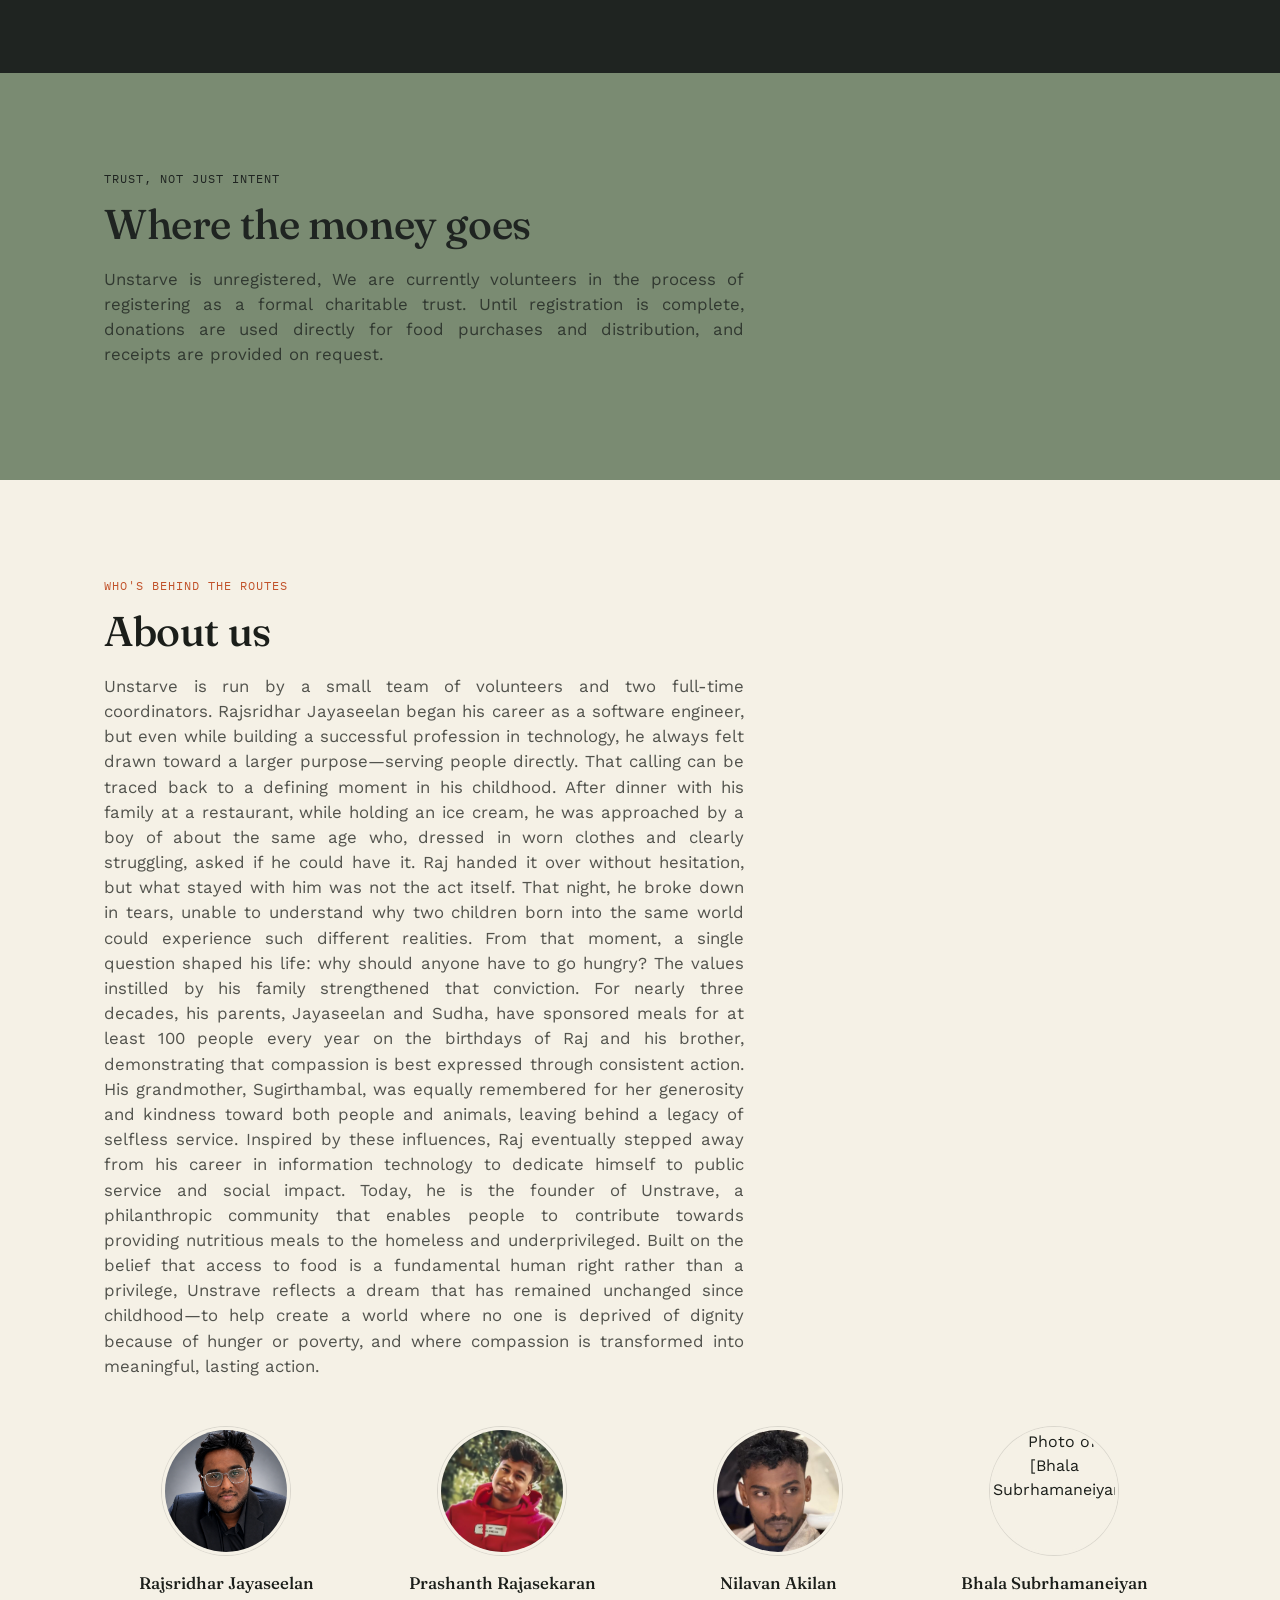
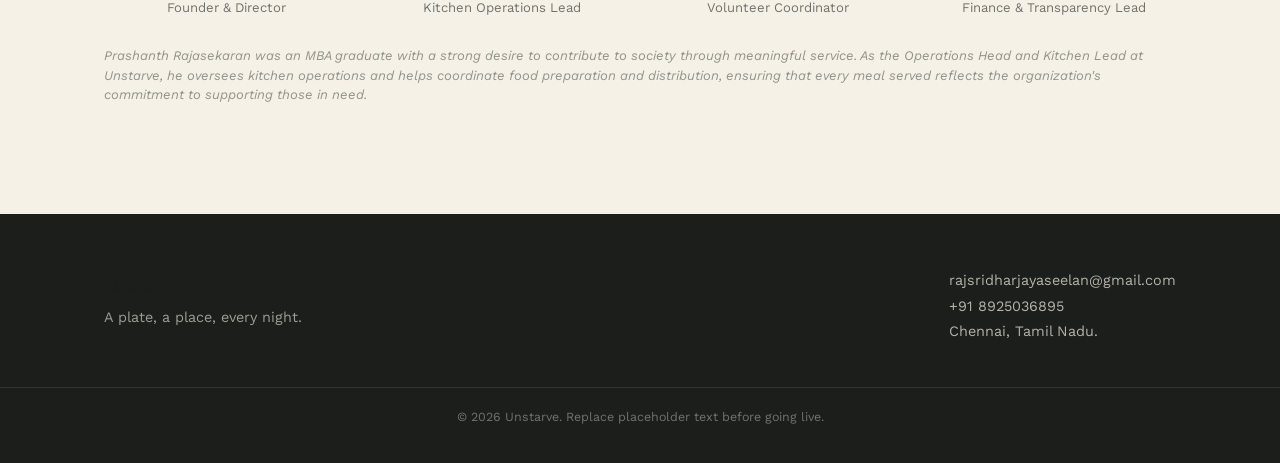
==== commit a92ce468: "Update index.html" ====
--- a/index.html
+++ b/index.html
@@ -17,7 +17,7 @@
 
 <header class="site-header">
   <div class="wrap header-inner">
-    <a href="#top" class="logo">Unstarve.&trade;</a>
+    <a href="#top" class="logo">Unstarve.<span class="tm">™</span></a>
     <nav class="main-nav" id="mainNav">
       <a href="#mission">Mission</a>
       <a href="#how">How it works</a>
--- a/styles.css
+++ b/styles.css
@@ -75,6 +75,10 @@
   font-weight: 600;
   text-decoration: none;
   color: var(--ink);
+}
+.tm {
+  font-size: 0.5em;
+  vertical-align: super;
 }
 .main-nav{
   display:flex; align-items:center; gap: 32px;
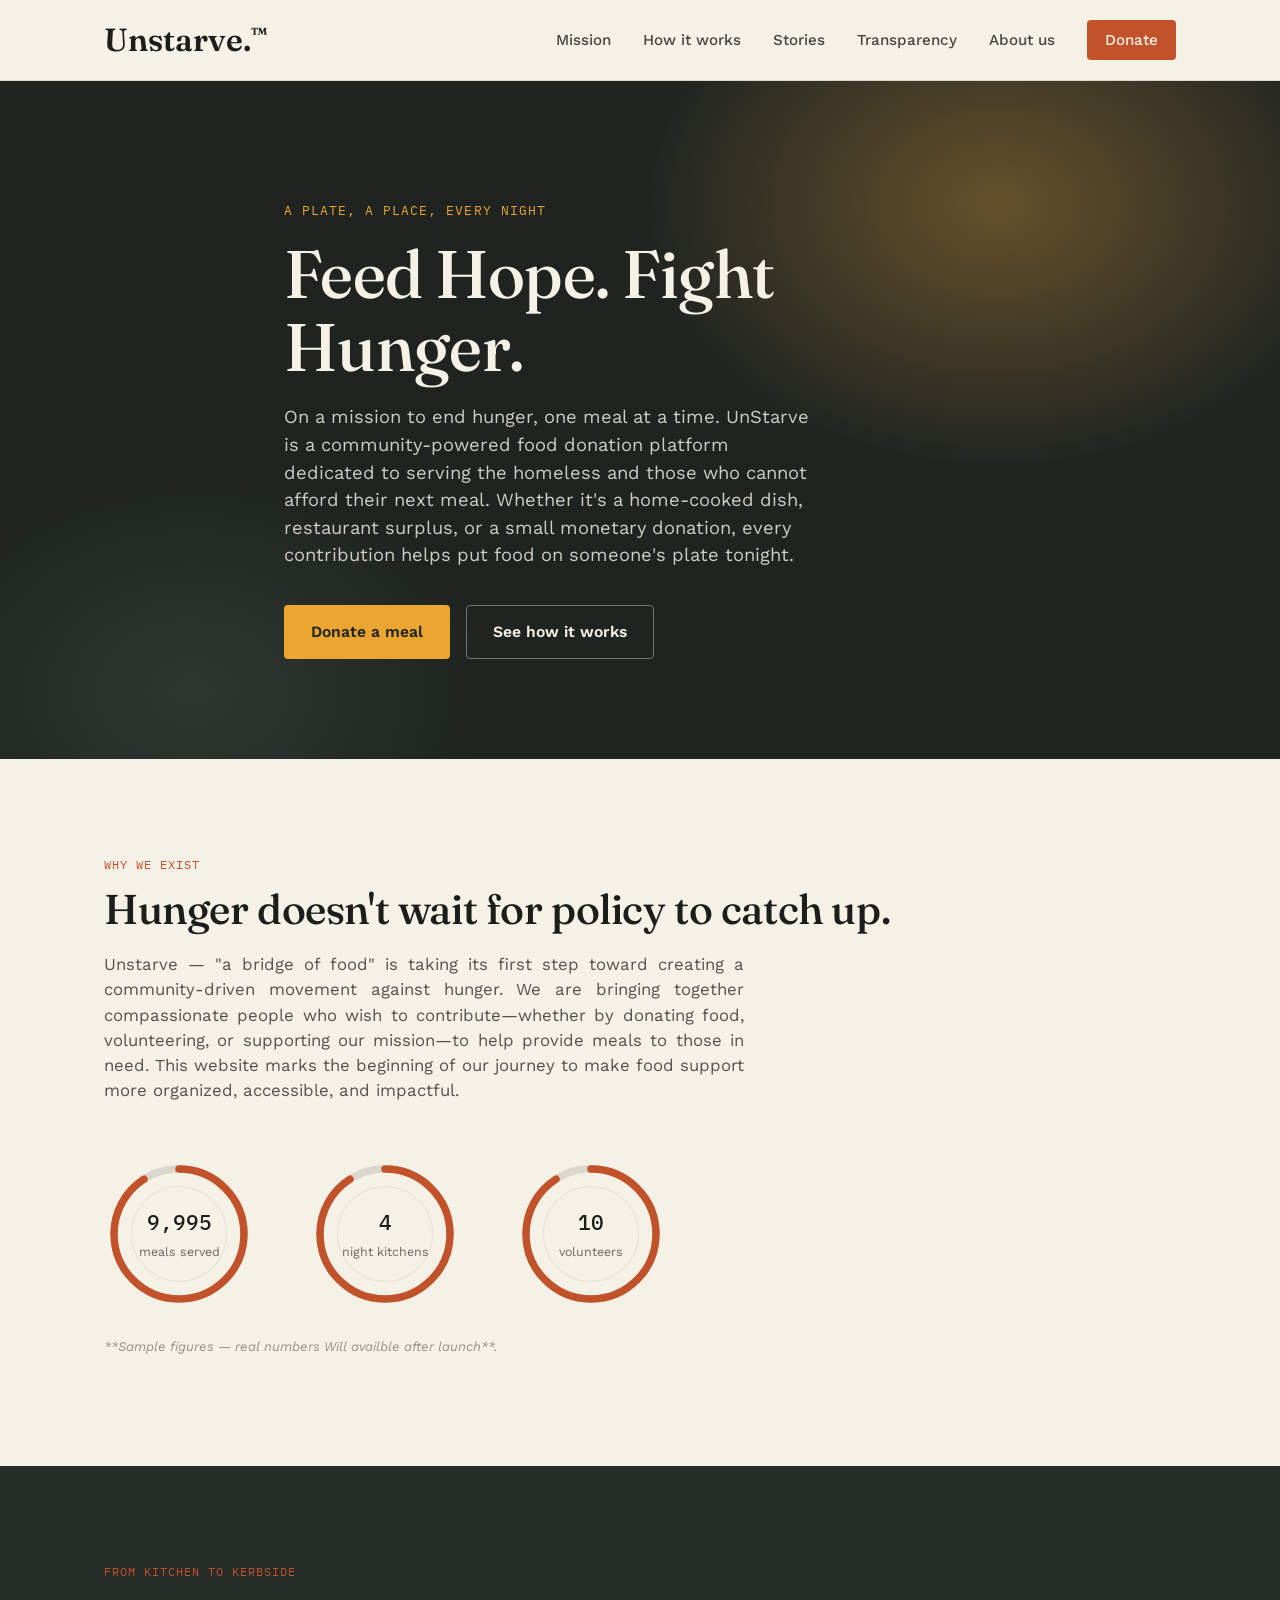
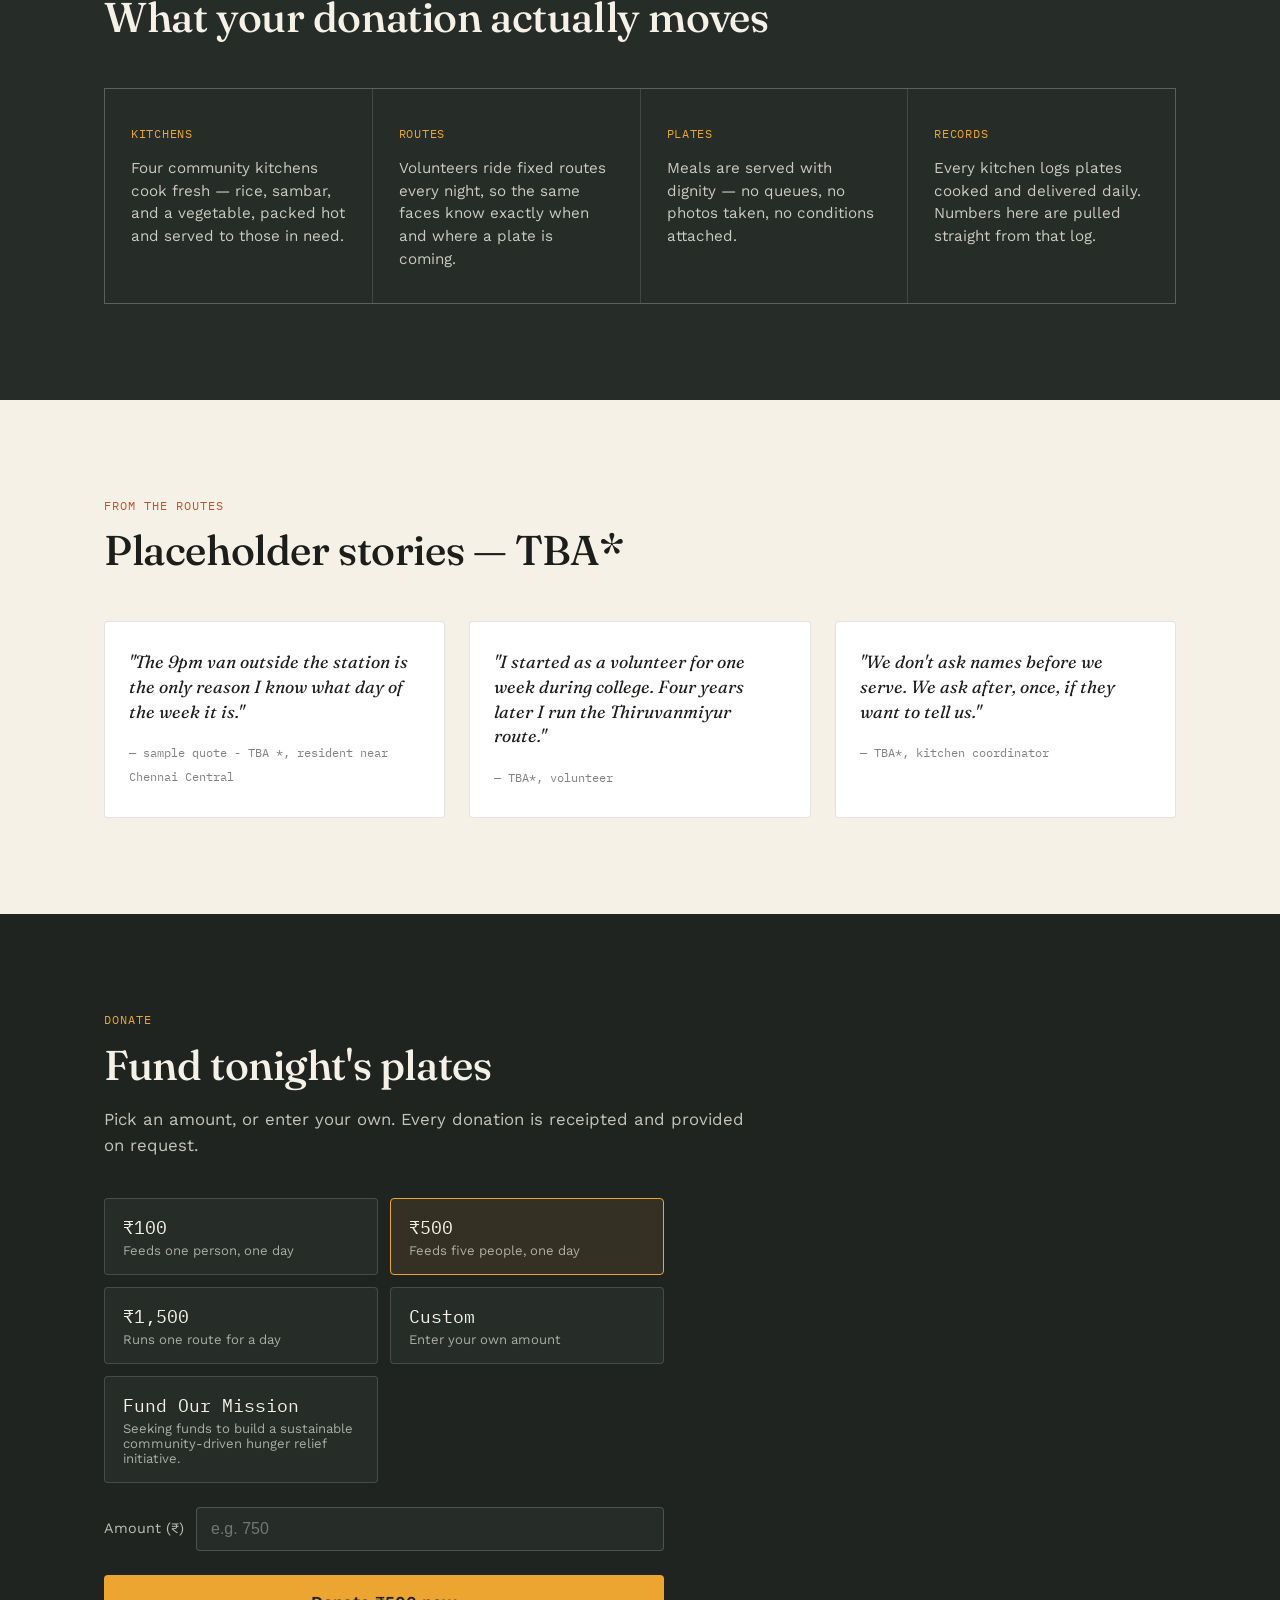
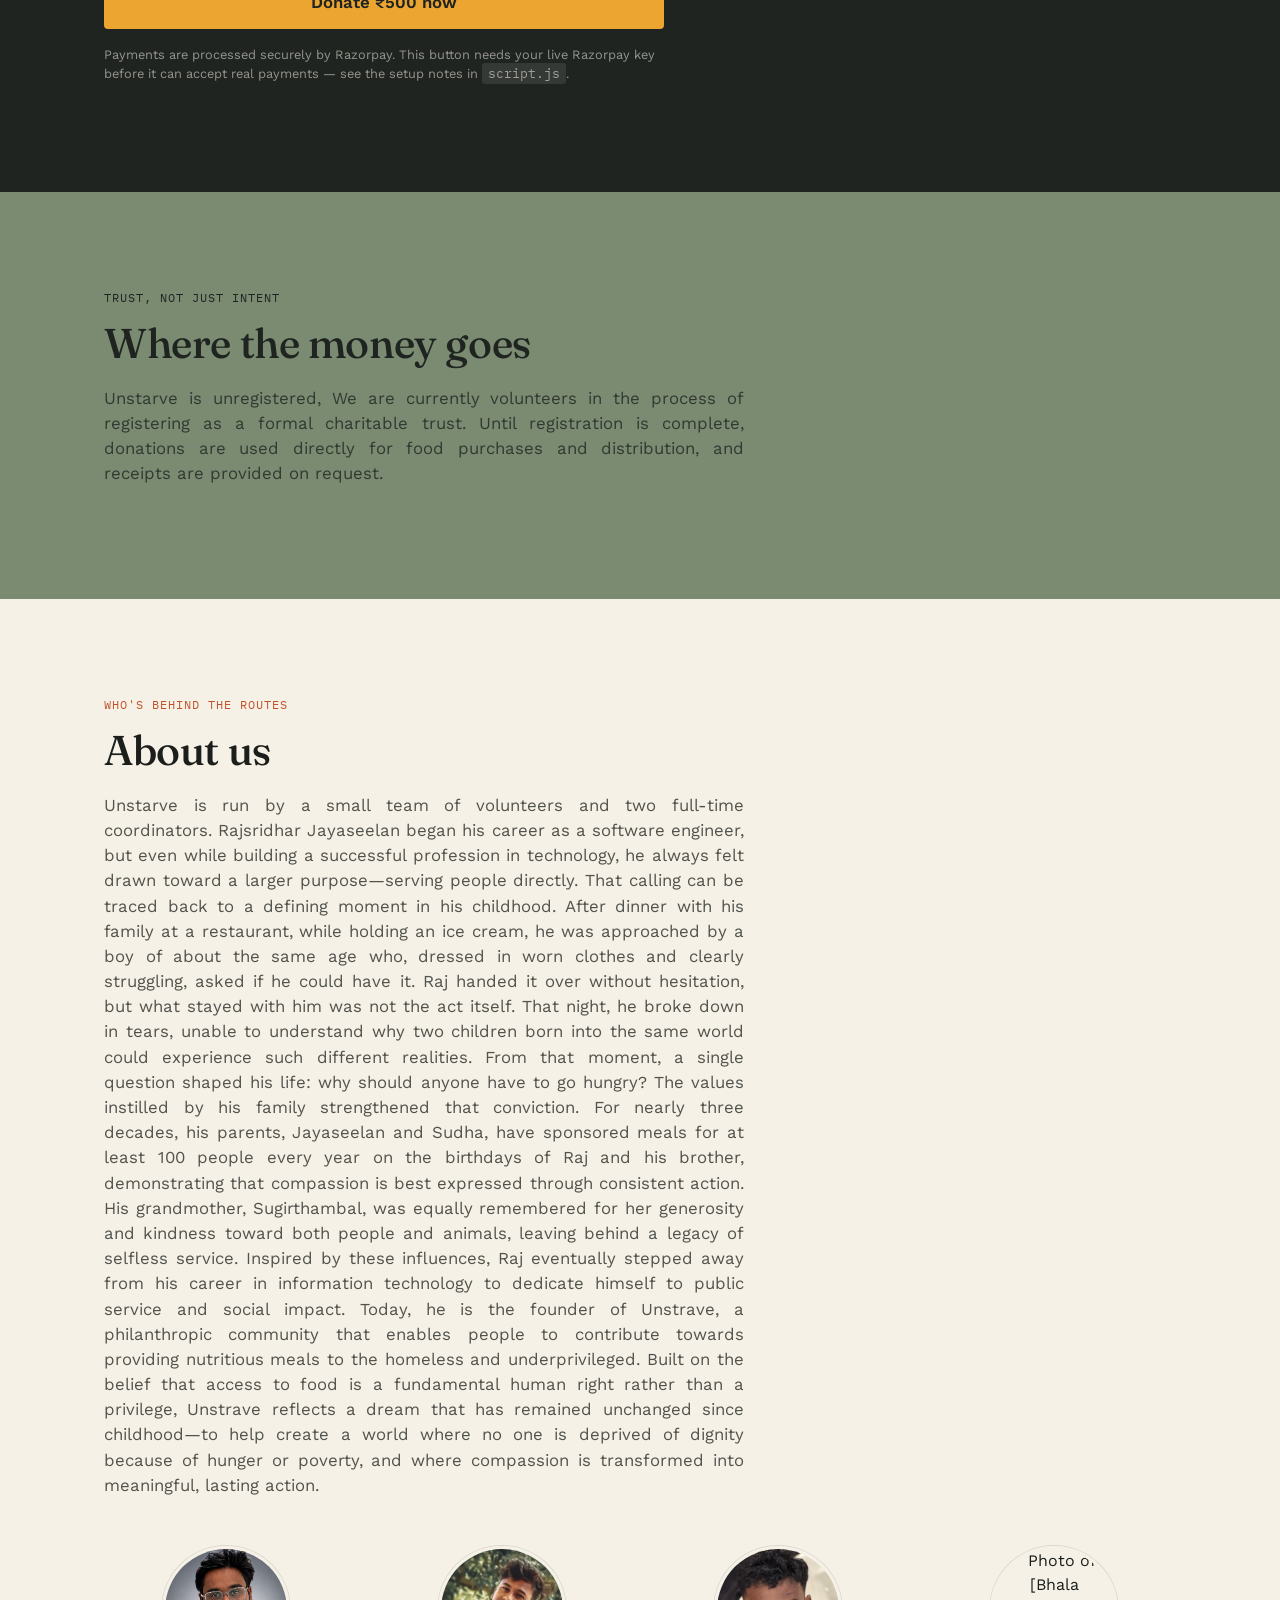
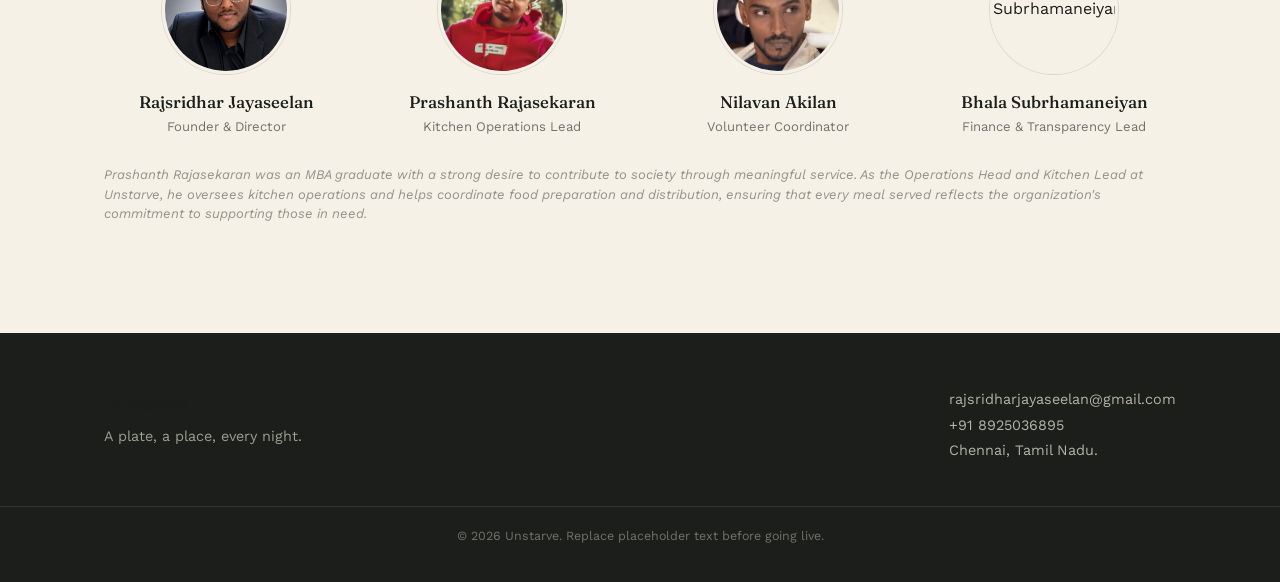
==== commit b6c40776: "Update index.html" ====
--- a/index.html
+++ b/index.html
@@ -166,6 +166,10 @@
           <button type="button" class="amount-btn" data-amount="0" id="customAmountBtn">
             <span class="amount">Custom</span>
             <span class="amount-desc">Enter your own amount</span>
+          </button>
+           <button type="button" class="amount-btn" data-amount="0" id="customAmountBtn">
+            <span class="amount">Fund Our Mission</span>
+            <span class="amount-desc">Seeking funds to build a sustainable community-driven hunger relief initiative. </span>
           </button>
         </div>
 
